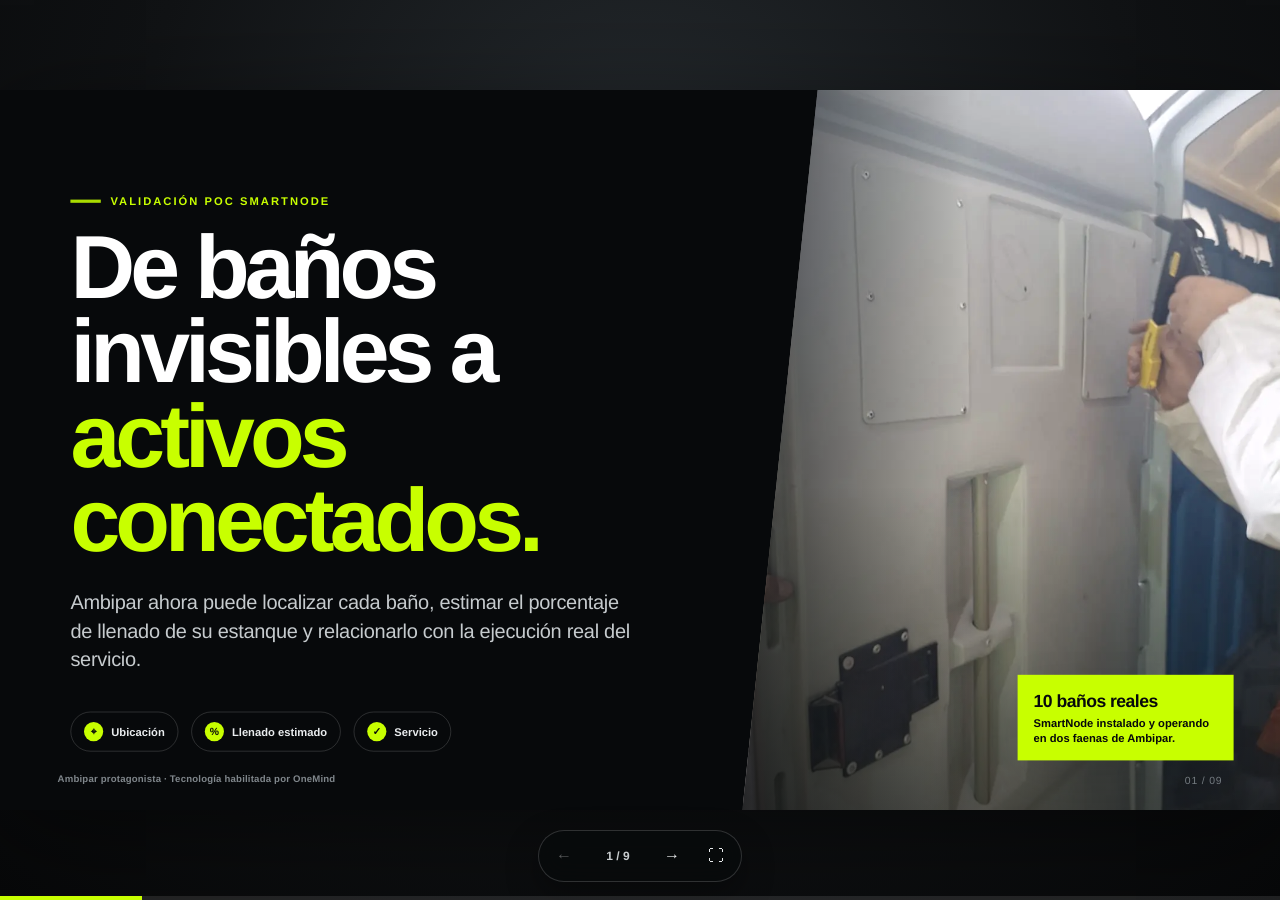
==== preview_resultados_POC.html @ 12dbfa68 "Add files via upload" ====
<!doctype html>
<html lang="es">
<head>
  <meta charset="utf-8">
  <meta name="viewport" content="width=device-width, initial-scale=1, viewport-fit=cover">
  <meta name="color-scheme" content="light dark">
  <meta name="theme-color" content="#050607">
  <title>POC SmartNode Ambipar — Llenado estimado</title>
  <style>
    :root {
      --lime: #c8ff00;
      --lime-2: #a9db00;
      --ink: #07090b;
      --ink-2: #15191d;
      --paper: #f5f6f2;
      --white: #ffffff;
      --muted: #6c737a;
      --line: #dfe2dc;
      --red: #ec3f45;
      --orange: #f2a000;
      --green: #24b45a;
      --blue: #2176ff;
      --shadow: 0 24px 60px rgba(0, 0, 0, .12);
    }

    * { box-sizing: border-box; }

    html, body {
      width: 100%;
      height: 100%;
      margin: 0;
      overflow: hidden;
      background: #0b0d0e;
      color: var(--ink);
      font-family: Inter, "Segoe UI", Arial, Helvetica, sans-serif;
      -webkit-font-smoothing: antialiased;
      text-rendering: geometricPrecision;
    }

    button { font: inherit; }

    .viewport {
      position: relative;
      width: 100vw;
      height: 100vh;
      display: grid;
      place-items: center;
      background:
        radial-gradient(circle at 50% 20%, #24292d 0, #101214 52%, #070809 100%);
    }

    .deck {
      position: absolute;
      left: 50%;
      top: 50%;
      width: 1600px;
      height: 900px;
      margin: -450px 0 0 -800px;
      overflow: hidden;
      background: var(--paper);
      box-shadow: 0 30px 120px rgba(0,0,0,.45);
      transform-origin: center center;
    }

    .slide {
      position: absolute;
      inset: 0;
      display: grid;
      opacity: 0;
      visibility: hidden;
      transform: translateX(44px);
      transition: opacity .28s ease, transform .36s cubic-bezier(.22,.72,.2,1);
      overflow: hidden;
      background: var(--paper);
    }

    .slide.active {
      opacity: 1;
      visibility: visible;
      transform: translateX(0);
      z-index: 2;
    }

    .slide.leaving {
      opacity: 0;
      transform: translateX(-44px);
      visibility: visible;
      z-index: 1;
    }

    .slide.dark {
      color: var(--white);
      background: var(--ink);
    }

    .slide-head {
      position: absolute;
      top: 0;
      left: 0;
      right: 0;
      z-index: 5;
      height: 82px;
      display: flex;
      align-items: center;
      justify-content: space-between;
      padding: 0 72px;
      border-bottom: 1px solid rgba(0,0,0,.12);
      background: rgba(245,246,242,.94);
      backdrop-filter: blur(12px);
    }

    .dark .slide-head {
      background: rgba(7,9,11,.86);
      border-color: rgba(255,255,255,.15);
    }

    .slide-head::after {
      content: "";
      position: absolute;
      left: 0;
      bottom: -1px;
      width: 235px;
      height: 4px;
      background: var(--lime);
    }

    .head-brand {
      display: flex;
      align-items: center;
      gap: 18px;
      font-size: 18px;
      font-weight: 800;
      letter-spacing: -.02em;
    }

    .head-brand .ambipar {
      font-size: 26px;
      letter-spacing: -.07em;
    }

    .head-brand .smart {
      padding: 6px 12px 7px;
      border-radius: 999px;
      color: var(--lime);
      background: var(--ink);
      font-size: 12px;
      letter-spacing: .16em;
    }

    .dark .head-brand .smart {
      color: var(--ink);
      background: var(--lime);
    }

    .head-meta {
      display: flex;
      align-items: center;
      gap: 14px;
      color: var(--muted);
      font-size: 13px;
      font-weight: 700;
      text-transform: uppercase;
      letter-spacing: .15em;
    }

    .dark .head-meta { color: #aab0b4; }

    .head-dot {
      width: 7px;
      height: 7px;
      border-radius: 50%;
      background: var(--lime);
      box-shadow: 0 0 0 5px rgba(200,255,0,.10);
    }

    .slide-body {
      position: relative;
      z-index: 1;
      width: 100%;
      height: 100%;
      padding: 120px 72px 74px;
    }

    .eyebrow {
      display: flex;
      align-items: center;
      gap: 12px;
      margin-bottom: 22px;
      color: #657000;
      font-size: 14px;
      font-weight: 900;
      text-transform: uppercase;
      letter-spacing: .18em;
    }

    .eyebrow::before {
      content: "";
      width: 38px;
      height: 4px;
      background: var(--lime-2);
    }

    .dark .eyebrow { color: var(--lime); }

    h1, h2, h3, p { margin: 0; }

    h1, h2, .display {
      font-family: "Arial Narrow", "Roboto Condensed", "Segoe UI", Arial, sans-serif;
      font-stretch: condensed;
      letter-spacing: -.055em;
    }

    h1 {
      max-width: 980px;
      font-size: 104px;
      line-height: .94;
      font-weight: 900;
    }

    h2 {
      max-width: 1230px;
      font-size: 62px;
      line-height: 1.02;
      font-weight: 900;
    }

    h3 {
      font-size: 26px;
      line-height: 1.12;
      letter-spacing: -.035em;
    }

    .lead {
      max-width: 920px;
      color: #41484e;
      font-size: 24px;
      line-height: 1.42;
      letter-spacing: -.015em;
    }

    .dark .lead { color: #c6cbce; }

    .lime { color: var(--lime); }
    .ink { color: var(--ink); }
    .nowrap { white-space: nowrap; }

    .footer-note {
      position: absolute;
      left: 72px;
      bottom: 32px;
      z-index: 6;
      color: #8b9196;
      font-size: 12px;
      font-weight: 650;
      letter-spacing: .02em;
    }

    .dark .footer-note { color: #80878c; }

    .slide-number {
      position: absolute;
      right: 72px;
      bottom: 30px;
      z-index: 6;
      color: #8b9196;
      font-size: 13px;
      font-variant-numeric: tabular-nums;
      letter-spacing: .08em;
    }

    .dark .slide-number { color: #747b80; }

    /* Slide 1 */
    .hero {
      grid-template-columns: 58% 42%;
      grid-template-rows: minmax(0, 1fr);
      background:
        linear-gradient(128deg, transparent 0 53%, rgba(200,255,0,.04) 53% 55%, transparent 55%),
        var(--ink);
    }

    .hero-copy {
      position: relative;
      z-index: 3;
      min-height: 0;
      padding: 126px 30px 68px 88px;
      display: flex;
      flex-direction: column;
      justify-content: center;
    }

    .hero-copy h1 { font-size: 112px; }

    .hero-copy .lead {
      max-width: 700px;
      margin-top: 34px;
      font-size: 25px;
    }

    .hero-signals {
      display: flex;
      gap: 16px;
      margin-top: 46px;
    }

    .hero-signal {
      display: flex;
      align-items: center;
      gap: 10px;
      padding: 12px 16px;
      border: 1px solid rgba(255,255,255,.19);
      border-radius: 999px;
      color: #e9ecee;
      font-size: 14px;
      font-weight: 750;
    }

    .hero-signal b {
      display: grid;
      place-items: center;
      width: 24px;
      height: 24px;
      border-radius: 50%;
      color: var(--ink);
      background: var(--lime);
      font-size: 13px;
    }

    .hero-photo {
      position: relative;
      min-height: 0;
      overflow: hidden;
      background: #222;
      clip-path: polygon(14% 0, 100% 0, 100% 100%, 0 100%);
    }

    .hero-photo img {
      width: 100%;
      height: 100%;
      object-fit: cover;
      object-position: 50% 50%;
      filter: saturate(.78) contrast(1.05);
    }

    .hero-photo::after {
      content: "";
      position: absolute;
      inset: 0;
      background:
        linear-gradient(90deg, rgba(7,9,11,.7), transparent 42%),
        linear-gradient(0deg, rgba(7,9,11,.55), transparent 45%);
    }

    .hero-tag {
      position: absolute;
      right: 58px;
      bottom: 62px;
      z-index: 3;
      width: 270px;
      padding: 18px 20px;
      color: var(--ink);
      background: var(--lime);
      font-size: 14px;
      font-weight: 800;
      line-height: 1.35;
      box-shadow: var(--shadow);
    }

    .hero-tag strong {
      display: block;
      margin-bottom: 4px;
      font-size: 22px;
      letter-spacing: -.03em;
    }

    /* Slide 2 */
    .verdict .slide-body {
      display: grid;
      grid-template-rows: auto 1fr;
      gap: 44px;
      padding-top: 128px;
    }

    .verdict-top {
      display: grid;
      grid-template-columns: 1fr auto;
      align-items: end;
      gap: 42px;
    }

    .pilot-stamp {
      display: grid;
      grid-template-columns: repeat(3, auto);
      gap: 0;
      border: 1px solid rgba(255,255,255,.18);
    }

    .pilot-stamp > div {
      min-width: 122px;
      padding: 18px 20px;
      text-align: center;
      border-left: 1px solid rgba(255,255,255,.18);
    }

    .pilot-stamp > div:first-child { border-left: 0; }

    .pilot-stamp b {
      display: block;
      color: var(--lime);
      font-size: 34px;
      line-height: 1;
    }

    .pilot-stamp span {
      display: block;
      margin-top: 7px;
      color: #abb1b5;
      font-size: 11px;
      font-weight: 800;
      text-transform: uppercase;
      letter-spacing: .11em;
    }

    .hypotheses {
      display: grid;
      grid-template-columns: repeat(3, 1fr);
      border-top: 1px solid rgba(255,255,255,.20);
      border-bottom: 1px solid rgba(255,255,255,.20);
    }

    .hypothesis {
      position: relative;
      padding: 36px 34px 32px;
      border-left: 1px solid rgba(255,255,255,.20);
    }

    .hypothesis:first-child { border-left: 0; }

    .h-id {
      display: flex;
      align-items: center;
      justify-content: space-between;
      margin-bottom: 26px;
    }

    .h-id strong {
      color: var(--lime);
      font-size: 54px;
      line-height: 1;
      letter-spacing: -.08em;
    }

    .validated {
      padding: 8px 11px;
      border: 1px solid var(--lime);
      color: var(--lime);
      font-size: 11px;
      font-weight: 900;
      letter-spacing: .14em;
    }

    .hypothesis p {
      margin-top: 16px;
      color: #b8bec2;
      font-size: 17px;
      line-height: 1.42;
    }

    .hypothesis .proof {
      position: absolute;
      left: 34px;
      right: 34px;
      bottom: 30px;
      color: var(--white);
      font-size: 14px;
      font-weight: 750;
    }

    .proof::before {
      content: "✓";
      display: inline-grid;
      place-items: center;
      width: 24px;
      height: 24px;
      margin-right: 8px;
      border-radius: 50%;
      color: var(--ink);
      background: var(--lime);
    }

    /* Slide 3 */
    .trace-grid {
      display: grid;
      grid-template-columns: 70% 30%;
      gap: 28px;
      align-items: stretch;
      height: 550px;
      margin-top: 28px;
    }

    .map-frame {
      position: relative;
      overflow: hidden;
      border: 1px solid var(--line);
      background: #d6dbd0;
      box-shadow: var(--shadow);
    }

    .map-frame img {
      width: 100%;
      height: 100%;
      object-fit: contain;
      background: #eef0f2;
    }

    .map-label {
      position: absolute;
      left: 22px;
      bottom: 22px;
      display: flex;
      align-items: center;
      gap: 10px;
      padding: 12px 16px;
      border-radius: 2px;
      color: var(--white);
      background: rgba(7,9,11,.86);
      font-size: 14px;
      font-weight: 780;
      box-shadow: 0 12px 24px rgba(0,0,0,.22);
    }

    .map-label b { color: var(--lime); }

    .trace-proof {
      position: relative;
      display: flex;
      flex-direction: column;
      justify-content: center;
      padding: 42px 34px;
      color: var(--white);
      background: var(--ink);
      overflow: hidden;
    }

    .trace-proof::after {
      content: "";
      position: absolute;
      right: -90px;
      bottom: -90px;
      width: 260px;
      height: 260px;
      border: 42px solid rgba(200,255,0,.13);
      transform: rotate(45deg);
    }

    .mega {
      color: var(--lime);
      font-family: "Arial Narrow", Arial, sans-serif;
      font-size: 112px;
      font-weight: 900;
      line-height: .82;
      letter-spacing: -.09em;
    }

    .mega-label {
      margin-top: 20px;
      font-size: 26px;
      font-weight: 830;
      line-height: 1.12;
      letter-spacing: -.04em;
    }

    .trace-list {
      display: grid;
      gap: 15px;
      margin-top: 32px;
    }

    .trace-list div {
      display: grid;
      grid-template-columns: 30px 1fr;
      align-items: center;
      color: #c9ced1;
      font-size: 16px;
    }

    .trace-list b {
      display: grid;
      place-items: center;
      width: 25px;
      height: 25px;
      border: 1px solid var(--lime);
      border-radius: 50%;
      color: var(--lime);
      font-size: 12px;
    }

    /* Slide 4 */
    .fill-layout {
      display: grid;
      grid-template-columns: 315px minmax(0, 1fr);
      gap: 34px;
      height: 500px;
      margin-top: 24px;
    }

    .fill-thesis {
      display: flex;
      flex-direction: column;
      justify-content: space-between;
      padding: 27px 28px;
      border-left: 8px solid var(--lime-2);
      background: var(--white);
    }

    .fill-thesis p {
      color: #4b5359;
      font-size: 17px;
      line-height: 1.43;
    }

    .fill-thesis strong {
      display: block;
      margin-bottom: 14px;
      color: var(--ink);
      font-size: 25px;
      line-height: 1.08;
      letter-spacing: -.045em;
    }

    .range-note {
      padding-top: 18px;
      border-top: 1px solid var(--line);
      color: var(--muted);
      font-size: 12.5px;
      line-height: 1.45;
    }

    .chart {
      position: relative;
      border: 1px solid var(--line);
      border-radius: 16px;
      background: var(--white);
      box-shadow: 0 18px 44px rgba(0,0,0,.08);
      overflow: hidden;
    }

    .chart-title {
      display: flex;
      align-items: center;
      justify-content: space-between;
      height: 58px;
      padding: 0 18px;
      border-bottom: 1px solid #e3e7eb;
    }

    .chart-title strong {
      display: flex;
      align-items: center;
      gap: 10px;
      font-size: 17px;
      letter-spacing: -.02em;
    }

    .chart-title strong::before {
      content: "☷";
      color: #25364c;
      font-size: 17px;
    }

    .chart-title span {
      padding: 7px 10px;
      border-radius: 999px;
      color: #66758a;
      background: #f4f7fb;
      font-size: 11px;
      font-weight: 700;
    }

    .priority-head,
    .priority-row {
      display: grid;
      grid-template-columns: 36px 116px 92px 205px minmax(205px, 1fr) 106px 152px;
      align-items: center;
      gap: 8px;
      padding: 0 18px;
    }

    .priority-head {
      height: 34px;
      color: #69758a;
      background: #f7f9fb;
      font-size: 9px;
      font-weight: 900;
      text-transform: uppercase;
      letter-spacing: .045em;
    }

    .priority-row {
      min-height: 52px;
      border-top: 1px solid #e8ebee;
      font-size: 12px;
    }

    .priority-row.critical { background: #fff1f1; }
    .priority-row.high { background: #fff5f2; }
    .priority-row.medium { background: #fffbed; }
    .priority-row.low { background: #ffffff; }

    .rank {
      color: #7d8795;
      font-size: 12px;
      font-variant-numeric: tabular-nums;
    }

    .level {
      display: inline-flex;
      align-items: center;
      width: max-content;
      gap: 7px;
      color: #9b6400;
      font-size: 10px;
      font-weight: 900;
      text-transform: uppercase;
      letter-spacing: .04em;
    }

    .level::before {
      content: "";
      width: 8px;
      height: 8px;
      border-radius: 50%;
      background: currentColor;
    }

    .critical .level {
      padding: 8px 11px;
      border-radius: 999px;
      color: #fff;
      background: #a52b31;
    }

    .critical .level::before { background: #fff; }
    .high .level { color: #d22f34; }
    .low .level {
      padding: 7px 10px;
      border-radius: 999px;
      color: #10803c;
      background: #eaf9f0;
    }

    .bath-tag b {
      display: block;
      color: #7fa900;
      font-size: 13px;
      font-weight: 900;
      font-variant-numeric: tabular-nums;
    }

    .project-name {
      overflow: hidden;
      color: #79a100;
      font-size: 11.5px;
      font-weight: 800;
      text-overflow: ellipsis;
      white-space: nowrap;
    }

    .fill-meter {
      display: grid;
      grid-template-columns: 1fr 49px;
      align-items: center;
      gap: 10px;
    }

    .meter-track {
      height: 5px;
      border-radius: 999px;
      background: #e4eaf1;
      overflow: hidden;
    }

    .meter-fill {
      width: calc(var(--v) * 1%);
      height: 100%;
      border-radius: inherit;
      background: #3f86ff;
      transform-origin: left center;
      animation: grow .8s cubic-bezier(.2,.8,.2,1) both;
    }

    .meter-value {
      text-align: right;
      color: #182233;
      font-size: 13px;
      font-weight: 900;
      font-variant-numeric: tabular-nums;
    }

    .critical .meter-value { color: #d5161e; }

    .daily-fill b,
    .cleaning-cell b {
      display: block;
      color: #1d2b3d;
      font-size: 12px;
      font-variant-numeric: tabular-nums;
    }

    .daily-fill small,
    .cleaning-cell small {
      display: block;
      margin-top: 2px;
      color: #798497;
      font-size: 9.5px;
    }

    .clean-chip {
      display: inline-block;
      margin-top: 3px;
      padding: 2px 6px;
      border-radius: 999px;
      color: #2161d4;
      background: #eaf2ff;
      font-size: 8.5px;
      font-weight: 850;
    }

    /* Slide 5 */
    .evidence-grid {
      display: grid;
      grid-template-columns: 1fr 1fr 360px;
      gap: 20px;
      height: 460px;
      margin-top: 20px;
    }

    .photo-card {
      position: relative;
      overflow: hidden;
      background: #121517;
    }

    .photo-card img {
      width: 100%;
      height: 100%;
      object-fit: cover;
    }

    .photo-card.low img { object-position: 50% 44%; }
    .photo-card.high img { object-position: 50% 44%; }

    .photo-card::after {
      content: "";
      position: absolute;
      inset: 50% 0 0;
      background: linear-gradient(transparent, rgba(0,0,0,.84));
    }

    .photo-caption {
      position: absolute;
      left: 26px;
      right: 26px;
      bottom: 24px;
      z-index: 2;
      color: var(--white);
    }

    .photo-caption small {
      color: var(--lime);
      font-size: 12px;
      font-weight: 900;
      text-transform: uppercase;
      letter-spacing: .15em;
    }

    .photo-caption strong {
      display: block;
      margin-top: 8px;
      font-size: 30px;
      letter-spacing: -.045em;
    }

    .photo-caption p {
      margin-top: 6px;
      color: #d0d4d6;
      font-size: 14px;
      line-height: 1.35;
    }

    .evidence-proof {
      display: flex;
      flex-direction: column;
      justify-content: center;
      padding: 38px 35px;
      border-top: 9px solid var(--lime);
      color: var(--white);
      background: var(--ink);
    }

    .evidence-proof .fraction {
      color: var(--lime);
      font-family: "Arial Narrow", Arial, sans-serif;
      font-size: 78px;
      font-weight: 900;
      line-height: .9;
      letter-spacing: -.08em;
    }

    .evidence-proof h3 {
      margin-top: 14px;
      font-size: 22px;
    }

    .evidence-proof p {
      margin-top: 14px;
      color: #b8bec2;
      font-size: 15px;
      line-height: 1.45;
    }

    .evidence-volume {
      display: grid;
      gap: 5px;
      margin-top: 15px;
    }

    .evidence-volume div {
      display: grid;
      grid-template-columns: 72px 1fr;
      align-items: baseline;
      gap: 10px;
      padding: 6px 0;
      border-bottom: 1px solid rgba(255,255,255,.13);
      color: #d7dcde;
      font-size: 13px;
      line-height: 1.25;
    }

    .evidence-volume b {
      color: var(--lime);
      font-size: 21px;
      letter-spacing: -.03em;
    }

    .evidence-proof .not-dependent {
      margin-top: 14px;
      padding-top: 13px;
      border-top: 1px solid rgba(255,255,255,.18);
      color: #e9edee;
      font-size: 12px;
      font-weight: 700;
    }

    /* Slide 6 */
    .cleaning-layout {
      display: grid;
      grid-template-columns: 1fr 390px;
      gap: 36px;
      align-items: start;
      height: 500px;
      margin-top: 34px;
    }

    .cleaning-flow {
      display: grid;
      grid-template-columns: repeat(5, 1fr);
      align-items: center;
      gap: 14px;
      padding: 54px 36px;
      border: 1px solid var(--line);
      background: var(--white);
      box-shadow: 0 18px 44px rgba(0,0,0,.07);
    }

    .flow-node {
      position: relative;
      min-height: 180px;
      display: flex;
      flex-direction: column;
      justify-content: space-between;
      padding: 24px 18px;
      border-top: 7px solid #c9cec7;
      background: #f1f3ee;
    }

    .flow-node.active {
      border-color: var(--lime-2);
      color: var(--white);
      background: var(--ink);
    }

    .flow-node b {
      display: grid;
      place-items: center;
      width: 42px;
      height: 42px;
      border-radius: 50%;
      color: var(--ink);
      background: var(--lime);
      font-size: 18px;
    }

    .flow-node span {
      font-size: 17px;
      font-weight: 830;
      line-height: 1.18;
      letter-spacing: -.025em;
    }

    .flow-arrow {
      position: absolute;
      top: 50%;
      right: -22px;
      z-index: 3;
      color: #8f979c;
      font-size: 24px;
      transform: translateY(-50%);
    }

    .cleaning-stats {
      display: grid;
      grid-template-columns: 1fr 1fr;
      gap: 1px;
      background: var(--line);
      border: 1px solid var(--line);
    }

    .cleaning-stat {
      min-height: 195px;
      padding: 30px 28px;
      background: var(--ink);
      color: var(--white);
    }

    .cleaning-stat.wide { grid-column: 1 / -1; min-height: 178px; }

    .cleaning-stat b {
      display: block;
      color: var(--lime);
      font-family: "Arial Narrow", Arial, sans-serif;
      font-size: 72px;
      line-height: .9;
      letter-spacing: -.07em;
    }

    .cleaning-stat span {
      display: block;
      margin-top: 14px;
      color: #c2c7ca;
      font-size: 15px;
      line-height: 1.35;
    }

    .cleaning-explain {
      display: flex;
      flex-direction: column;
      justify-content: center;
      min-height: 486px;
      padding: 42px 34px;
      border-top: 9px solid var(--lime);
      color: var(--white);
      background: var(--ink);
    }

    .cleaning-explain h3 {
      margin-bottom: 24px;
      font-size: 28px;
      letter-spacing: -.035em;
    }

    .logic-point {
      display: grid;
      grid-template-columns: 34px 1fr;
      gap: 13px;
      padding: 18px 0;
      border-top: 1px solid rgba(255,255,255,.16);
    }

    .logic-point b {
      display: grid;
      place-items: center;
      width: 28px;
      height: 28px;
      border-radius: 50%;
      color: var(--ink);
      background: var(--lime);
      font-size: 14px;
    }

    .logic-point strong {
      display: block;
      font-size: 17px;
    }

    .logic-point span {
      display: block;
      margin-top: 5px;
      color: #bfc5c8;
      font-size: 13px;
      line-height: 1.35;
    }

    /* Slide 7 */
    .architecture {
      margin-top: 38px;
    }

    .arch-line {
      position: relative;
      display: grid;
      grid-template-columns: repeat(6, 1fr);
      gap: 12px;
      align-items: stretch;
    }

    .arch-line::before {
      content: "";
      position: absolute;
      left: 8%;
      right: 8%;
      top: 50px;
      height: 4px;
      background: var(--lime-2);
    }

    .arch-node {
      position: relative;
      z-index: 1;
      min-height: 275px;
      padding: 24px 18px 22px;
      border: 1px solid var(--line);
      background: var(--white);
    }

    .arch-icon {
      display: grid;
      place-items: center;
      width: 58px;
      height: 58px;
      margin-bottom: 38px;
      border: 4px solid var(--paper);
      border-radius: 50%;
      color: var(--ink);
      background: var(--lime);
      box-shadow: 0 0 0 2px var(--lime-2);
      font-size: 24px;
      font-weight: 900;
    }

    .arch-node h3 { font-size: 21px; }

    .arch-node p {
      margin-top: 13px;
      color: #626a70;
      font-size: 14px;
      line-height: 1.38;
    }

    .arch-output {
      display: grid;
      grid-template-columns: 1fr auto;
      align-items: center;
      gap: 34px;
      margin-top: 27px;
      padding: 26px 32px;
      color: var(--white);
      background: var(--ink);
    }

    .arch-output strong {
      font-size: 23px;
      letter-spacing: -.03em;
    }

    .arch-output span {
      color: #bfc5c8;
      font-size: 15px;
    }

    .arch-output b {
      padding: 14px 18px;
      color: var(--ink);
      background: var(--lime);
      font-size: 14px;
      letter-spacing: .03em;
    }

    /* Slide 8 */
    .potential-layout {
      display: grid;
      grid-template-columns: 410px 1fr;
      gap: 44px;
      height: 490px;
      margin-top: 22px;
    }

    .value-engine {
      position: relative;
      display: flex;
      flex-direction: column;
      justify-content: space-between;
      padding: 32px 36px;
      color: var(--white);
      background: var(--ink);
      overflow: hidden;
    }

    .value-engine::after {
      content: "";
      position: absolute;
      left: -90px;
      bottom: -100px;
      width: 270px;
      height: 270px;
      border: 46px solid rgba(200,255,0,.11);
      transform: rotate(45deg);
    }

    .value-engine h3 {
      max-width: 310px;
      font-size: 38px;
    }

    .value-list {
      position: relative;
      z-index: 2;
      display: grid;
      gap: 15px;
    }

    .value-list div {
      display: flex;
      align-items: center;
      gap: 12px;
      font-size: 17px;
      font-weight: 760;
    }

    .value-list b {
      display: grid;
      place-items: center;
      width: 30px;
      height: 30px;
      border-radius: 50%;
      color: var(--ink);
      background: var(--lime);
      font-size: 13px;
    }

    .potential-table {
      display: grid;
      grid-template-rows: auto repeat(4, 1fr);
      border-top: 1px solid var(--ink);
      border-bottom: 1px solid var(--ink);
    }

    .potential-head,
    .potential-row {
      display: grid;
      grid-template-columns: 1fr 44px 1.1fr 44px 1fr;
      align-items: center;
      gap: 12px;
      border-bottom: 1px solid var(--line);
    }

    .potential-head {
      min-height: 44px;
      color: #70777c;
      font-size: 11px;
      font-weight: 900;
      text-transform: uppercase;
      letter-spacing: .13em;
    }

    .potential-row:last-child { border-bottom: 0; }

    .potential-row > div { padding: 13px 6px; }

    .potential-row strong {
      display: block;
      font-size: 17px;
      line-height: 1.2;
      letter-spacing: -.02em;
    }

    .potential-row small {
      display: block;
      margin-top: 5px;
      color: #697176;
      font-size: 12px;
      line-height: 1.3;
    }

    .maturity {
      display: inline-block;
      margin-top: 8px;
      padding: 5px 7px;
      color: #536100;
      background: #ebf8bc;
      font-size: 9px;
      font-weight: 900;
      text-transform: uppercase;
      letter-spacing: .11em;
    }

    .pot-arrow {
      color: var(--lime-2);
      font-size: 25px;
      font-weight: 900;
      text-align: center;
    }

    /* Slide 9 */
    .next {
      grid-template-columns: 61% 39%;
      background: var(--ink);
    }

    .next-main {
      position: relative;
      z-index: 2;
      display: flex;
      flex-direction: column;
      justify-content: center;
      padding: 130px 60px 86px 88px;
    }

    .next-main h2 {
      max-width: 820px;
      font-size: 78px;
    }

    .next-main .lead {
      max-width: 770px;
      margin-top: 28px;
      font-size: 23px;
    }

    .next-steps {
      display: flex;
      gap: 12px;
      margin-top: 38px;
    }

    .next-step {
      min-width: 175px;
      padding: 16px 18px;
      border: 1px solid rgba(255,255,255,.18);
      color: #e4e8ea;
      font-size: 14px;
      font-weight: 760;
    }

    .next-step b {
      display: block;
      margin-bottom: 7px;
      color: var(--lime);
      font-size: 12px;
      letter-spacing: .12em;
    }

    .next-panel {
      position: relative;
      display: flex;
      flex-direction: column;
      justify-content: center;
      padding: 90px 58px 76px;
      color: var(--ink);
      background: var(--lime);
      clip-path: polygon(15% 0,100% 0,100% 100%,0 100%);
    }

    .next-panel .approx {
      font-family: "Arial Narrow", Arial, sans-serif;
      font-size: 132px;
      font-weight: 900;
      line-height: .85;
      letter-spacing: -.09em;
    }

    .next-panel h3 {
      margin-top: 22px;
      font-size: 34px;
    }

    .measure-list {
      display: grid;
      gap: 15px;
      margin-top: 34px;
    }

    .measure-list div {
      display: grid;
      grid-template-columns: 25px 1fr;
      gap: 10px;
      font-size: 15px;
      font-weight: 770;
    }

    .decision {
      margin-top: 38px;
      padding-top: 24px;
      border-top: 2px solid rgba(7,9,11,.35);
      font-size: 18px;
      font-weight: 900;
      line-height: 1.25;
    }

    /* Navigation */
    .controls {
      position: fixed;
      left: 50%;
      bottom: 18px;
      z-index: 50;
      display: flex;
      align-items: center;
      gap: 8px;
      padding: 7px;
      border: 1px solid rgba(255,255,255,.16);
      border-radius: 999px;
      background: rgba(8,10,11,.82);
      box-shadow: 0 12px 32px rgba(0,0,0,.34);
      backdrop-filter: blur(14px);
      transform: translateX(-50%);
    }

    .controls button {
      display: grid;
      place-items: center;
      width: 36px;
      height: 36px;
      border: 0;
      border-radius: 50%;
      color: #e7eaeb;
      background: transparent;
      cursor: pointer;
      transition: background .18s ease, color .18s ease;
    }

    .controls button:hover,
    .controls button:focus-visible {
      outline: 0;
      color: var(--ink);
      background: var(--lime);
    }

    .controls button:disabled {
      opacity: .35;
      cursor: default;
    }

    .counter {
      min-width: 56px;
      color: #c8cdcf;
      text-align: center;
      font-size: 12px;
      font-weight: 760;
      font-variant-numeric: tabular-nums;
    }

    .progress {
      position: fixed;
      left: 0;
      right: 0;
      bottom: 0;
      z-index: 55;
      height: 4px;
      background: rgba(255,255,255,.10);
    }

    .progress span {
      display: block;
      width: 0;
      height: 100%;
      background: var(--lime);
      transition: width .25s ease;
    }

    .sr-only {
      position: absolute;
      width: 1px;
      height: 1px;
      padding: 0;
      margin: -1px;
      overflow: hidden;
      clip: rect(0,0,0,0);
      white-space: nowrap;
      border: 0;
    }

    @keyframes grow {
      from { transform: scaleX(0); }
      to { transform: scaleX(1); }
    }

    @media (prefers-reduced-motion: reduce) {
      *, *::before, *::after {
        animation-duration: .01ms !important;
        animation-iteration-count: 1 !important;
        transition-duration: .01ms !important;
        scroll-behavior: auto !important;
      }
    }

    @media print {
      @page { size: 13.333in 7.5in; margin: 0; }
      html, body {
        width: auto;
        height: auto;
        overflow: visible;
        background: #fff;
        print-color-adjust: exact;
        -webkit-print-color-adjust: exact;
      }
      .viewport {
        display: block;
        width: auto;
        height: auto;
        background: #fff;
      }
      .deck {
        width: auto;
        height: auto;
        overflow: visible;
        box-shadow: none;
        transform: none !important;
      }
      .slide,
      .slide.active,
      .slide.leaving {
        position: relative;
        display: grid;
        width: 13.333in;
        height: 7.5in;
        opacity: 1;
        visibility: visible;
        transform: none;
        page-break-after: always;
        break-after: page;
      }
      .controls, .progress { display: none !important; }
    }
  </style>
</head>
<body>
  <div class="viewport" id="viewport">
    <main class="deck" id="deck" aria-label="Presentación POC SmartNode Ambipar">

      <section class="slide dark hero active" data-title="De baños invisibles a activos conectados" aria-hidden="false">
        <div class="hero-copy">
          <div class="eyebrow">Validación POC SmartNode</div>
          <h1>De baños invisibles a <span class="lime">activos conectados.</span></h1>
          <p class="lead">Ambipar ahora puede localizar cada baño, estimar el porcentaje de llenado de su estanque y relacionarlo con la ejecución real del servicio.</p>
          <div class="hero-signals">
            <div class="hero-signal"><b>⌖</b> Ubicación</div>
            <div class="hero-signal"><b>%</b> Llenado estimado</div>
            <div class="hero-signal"><b>✓</b> Servicio</div>
          </div>
        </div>
        <div class="hero-photo">
          <img src="[data-uri]" alt="Instalación real del SmartNode en la puerta de un baño químico">
          <div class="hero-tag"><strong>10 baños reales</strong>SmartNode instalado y operando en dos faenas de Ambipar.</div>
        </div>
        <div class="footer-note">Ambipar protagonista · Tecnología habilitada por OneMind</div>
        <div class="slide-number">01 / 09</div>
      </section>

      <section class="slide dark verdict" data-title="Tres hipótesis validadas" aria-hidden="true">
        <header class="slide-head">
          <div class="head-brand"><span class="ambipar">ambipar</span><span class="smart">SMART</span></div>
          <div class="head-meta"><span class="head-dot"></span> Veredicto de la POC</div>
        </header>
        <div class="slide-body">
          <div class="verdict-top">
            <div>
              <div class="eyebrow">La respuesta aparece temprano</div>
              <h2>Las tres hipótesis originales fueron <span class="lime">validadas.</span></h2>
            </div>
            <div class="pilot-stamp" aria-label="Alcance del piloto">
              <div><b>10</b><span>baños</span></div>
              <div><b>2</b><span>operaciones</span></div>
              <div><b>15</b><span>días</span></div>
            </div>
          </div>
          <div class="hypotheses">
            <article class="hypothesis">
              <div class="h-id"><strong>H1</strong><span class="validated">VALIDADA</span></div>
              <h3>El baño puede transformarse en un activo conectado.</h3>
              <p>GPS, identidad individual y telemetría en terreno.</p>
              <div class="proof">10 de 10 transmitiendo</div>
            </article>
            <article class="hypothesis">
              <div class="h-id"><strong>H2</strong><span class="validated">VALIDADA</span></div>
              <h3>La señal permite estimar rangos útiles de llenado.</h3>
              <p>Una aproximación operacional para priorizar, mantener o evaluar postergación.</p>
              <div class="proof">7 baños con cálculo comparable</div>
            </article>
            <article class="hypothesis">
              <div class="h-id"><strong>H3</strong><span class="validated">VALIDADA</span></div>
              <h3>El llenado diferenciado abre una nueva forma de gestionar y vender.</h3>
              <p>Servicio, capacidad y propuestas comerciales basadas en información antes inexistente.</p>
              <div class="proof">De nivel bajo a alerta crítica</div>
            </article>
          </div>
        </div>
        <div class="footer-note">La vara operacional es clara: estimar rangos de llenado útiles para decidir.</div>
        <div class="slide-number">02 / 09</div>
      </section>

      <section class="slide trace" data-title="Flota visible y priorizable" aria-hidden="true">
        <header class="slide-head">
          <div class="head-brand"><span class="ambipar">ambipar</span><span class="smart">SMART</span></div>
          <div class="head-meta"><span class="head-dot"></span> H1 · GPS + utilización</div>
        </header>
        <div class="slide-body">
          <div class="eyebrow">GPS + señal de utilización + llenado estimado</div>
          <h2>La flota ya puede verse y priorizarse en una sola vista.</h2>
          <div class="trace-grid">
            <figure class="map-frame">
              <img src="[data-uri]" alt="Estado de la flota con mapa, ubicación, nivel estimado y prioridad de limpieza">
              <figcaption class="map-label"><b>●</b> Ubicación, utilización y acción sugerida por baño</figcaption>
            </figure>
            <aside class="trace-proof">
              <div class="mega">10/10</div>
              <div class="mega-label">equipos entregaron ubicación y señal de utilización.</div>
              <div class="trace-list">
                <div><b>1</b><span>Baño identificado individualmente</span></div>
                <div><b>2</b><span>Ubicación e historial disponibles</span></div>
                <div><b>3</b><span>Utilización acumulada como insumo del llenado estimado</span></div>
              </div>
            </aside>
          </div>
        </div>
        <div class="footer-note">GPS permite actuar sobre la ubicación real; la señal de utilización permite anticipar la necesidad de servicio.</div>
        <div class="slide-number">03 / 09</div>
      </section>

      <section class="slide fill" data-title="La señal estima el llenado del estanque" aria-hidden="true">
        <header class="slide-head">
          <div class="head-brand"><span class="ambipar">ambipar</span><span class="smart">SMART</span></div>
          <div class="head-meta"><span class="head-dot"></span> H2 + H3 · Llenado estimado</div>
        </header>
        <div class="slide-body">
          <div class="eyebrow">De la estimación a la decisión operativa</div>
          <h2>El % de llenado estimado convierte la limpieza en una decisión priorizada.</h2>
          <div class="fill-layout">
            <aside class="fill-thesis">
              <div>
                <strong>La flota ya puede ordenarse por necesidad estimada.</strong>
                <p>La vista combina nivel acumulado, ritmo diario y última limpieza para transformar la estimación en una prioridad clara para el operador.</p>
              </div>
              <div class="range-note">Los colores destacan dónde actuar primero y qué baños pueden esperar. El modelo se recalibra con cada limpieza confirmada.</div>
            </aside>
            <div class="chart" role="img" aria-label="Ranking de prioridad de limpieza según llenado estimado, llenado diario y última limpieza">
              <div class="chart-title"><strong>Prioridad de limpieza</strong><span>corte operativo · 28-jul</span></div>
              <div class="priority-head" aria-hidden="true">
                <div>#</div><div>Nivel</div><div>Baño</div><div>Proyecto</div><div>% estanque · est.</div><div>Llenado diario</div><div>Última limpieza</div>
              </div>
              <div class="priority-list">
                <div class="priority-row critical">
                  <div class="rank">1</div><div><span class="level">Crítico</span></div><div class="bath-tag"><b>10587</b></div><div class="project-name">Mall Plaza Oeste · Cerrillos</div>
                  <div class="fill-meter"><div class="meter-track"><div class="meter-fill" style="--v:100"></div></div><div class="meter-value">&gt;100%</div></div>
                  <div class="daily-fill"><b>58,9%</b><small>por día</small></div><div class="cleaning-cell"><b>27-jul · 08:13</b><span class="clean-chip">Confirmada</span></div>
                </div>
                <div class="priority-row high">
                  <div class="rank">2</div><div><span class="level">Alto</span></div><div class="bath-tag"><b>00419</b></div><div class="project-name">Mall Plaza Oeste · Cerrillos</div>
                  <div class="fill-meter"><div class="meter-track"><div class="meter-fill" style="--v:75"></div></div><div class="meter-value">75%</div></div>
                  <div class="daily-fill"><b>39,4%</b><small>por día</small></div><div class="cleaning-cell"><b>27-jul · 08:07</b><span class="clean-chip">Confirmada</span></div>
                </div>
                <div class="priority-row medium">
                  <div class="rank">3</div><div><span class="level">Medio</span></div><div class="bath-tag"><b>08015</b></div><div class="project-name">Mall Plaza Oeste · Cerrillos</div>
                  <div class="fill-meter"><div class="meter-track"><div class="meter-fill" style="--v:59"></div></div><div class="meter-value">59%</div></div>
                  <div class="daily-fill"><b>29,5%</b><small>por día</small></div><div class="cleaning-cell"><b>27-jul · 08:19</b><span class="clean-chip">Confirmada</span></div>
                </div>
                <div class="priority-row medium">
                  <div class="rank">4</div><div><span class="level">Medio</span></div><div class="bath-tag"><b>17626</b></div><div class="project-name">Lo Espejo · San Bernardo</div>
                  <div class="fill-meter"><div class="meter-track"><div class="meter-fill" style="--v:54"></div></div><div class="meter-value">54%</div></div>
                  <div class="daily-fill"><b>27,5%</b><small>por día</small></div><div class="cleaning-cell"><b>27-jul · 09:06</b><span class="clean-chip">Confirmada</span></div>
                </div>
                <div class="priority-row medium">
                  <div class="rank">5</div><div><span class="level">Medio</span></div><div class="bath-tag"><b>34365</b></div><div class="project-name">Lo Espejo · San Bernardo</div>
                  <div class="fill-meter"><div class="meter-track"><div class="meter-fill" style="--v:48"></div></div><div class="meter-value">48%</div></div>
                  <div class="daily-fill"><b>23,3%</b><small>por día</small></div><div class="cleaning-cell"><b>27-jul · 09:08</b><span class="clean-chip">Confirmada</span></div>
                </div>
                <div class="priority-row medium">
                  <div class="rank">6</div><div><span class="level">Medio</span></div><div class="bath-tag"><b>08539</b></div><div class="project-name">Mall Plaza Oeste · Cerrillos</div>
                  <div class="fill-meter"><div class="meter-track"><div class="meter-fill" style="--v:39"></div></div><div class="meter-value">39%</div></div>
                  <div class="daily-fill"><b>17,3%</b><small>por día</small></div><div class="cleaning-cell"><b>27-jul · 08:14</b><span class="clean-chip">Confirmada</span></div>
                </div>
                <div class="priority-row low">
                  <div class="rank">7</div><div><span class="level">Bajo</span></div><div class="bath-tag"><b>08151</b></div><div class="project-name">Lo Espejo · San Bernardo</div>
                  <div class="fill-meter"><div class="meter-track"><div class="meter-fill" style="--v:14"></div></div><div class="meter-value">14%</div></div>
                  <div class="daily-fill"><b>1,8%</b><small>por día</small></div><div class="cleaning-cell"><b>27-jul · 08:48</b><span class="clean-chip">Confirmada</span></div>
                </div>
              </div>
            </div>
          </div>
        </div>
        <div class="footer-note">Una sola vista transforma telemetría y modelo en una cola de trabajo explicable.</div>
        <div class="slide-number">04 / 09</div>
      </section>

      <section class="slide evidence" data-title="La fotografía respalda la señal" aria-hidden="true">
        <header class="slide-head">
          <div class="head-brand"><span class="ambipar">ambipar</span><span class="smart">SMART</span></div>
          <div class="head-meta"><span class="head-dot"></span> Evidencia convergente</div>
        </header>
        <div class="slide-body">
          <div class="eyebrow">La estimación se contrasta con la realidad física</div>
          <h2>Las fotografías respaldan la utilización estimada y su traducción a % de llenado.</h2>
          <div class="evidence-grid">
            <figure class="photo-card low">
              <img src="[data-uri]" alt="Fotografía de campo del baño TAG 08151 con baja acumulación visible">
              <figcaption class="photo-caption">
                <small>TAG 08151 · utilización baja</small>
                <strong>≈11% de llenado</strong>
                <p>Señal acumulada baja y evidencia visual consistente.</p>
              </figcaption>
            </figure>
            <figure class="photo-card high">
              <img src="[data-uri]" alt="Fotografía de campo del baño TAG 10587 con mayor acumulación visible">
              <figcaption class="photo-caption">
                <small>TAG 10587 · utilización alta</small>
                <strong>≈76% de llenado</strong>
                <p>Señal acumulada alta y mayor carga visible.</p>
              </figcaption>
            </figure>
            <aside class="evidence-proof">
              <div class="fraction">9.540</div>
              <h3>registros procesados y cruzados para construir la estimación.</h3>
              <div class="evidence-volume">
                <div><b>6.716</b><span>registros de telemetría SmartNode</span></div>
                <div><b>2.824</b><span>registros operacionales SimpleRoute</span></div>
                <div><b>26</b><span>fotografías de terreno analizadas</span></div>
              </div>
              <div class="not-dependent">26 de 26 fotografías coinciden con una visita y movimiento del sensor.</div>
            </aside>
          </div>
        </div>
        <div class="footer-note">Telemetría, operación e imágenes convergen en una misma lectura de utilización y llenado.</div>
        <div class="slide-number">05 / 09</div>
      </section>

      <section class="slide cleaning" data-title="Cómo se construye una estimación confiable" aria-hidden="true">
        <header class="slide-head">
          <div class="head-brand"><span class="ambipar">ambipar</span><span class="smart">SMART</span></div>
          <div class="head-meta"><span class="head-dot"></span> Hallazgo operacional</div>
        </header>
        <div class="slide-body">
          <div class="eyebrow">Una lógica clave para la confiabilidad</div>
          <h2>El modelo reconoce la limpieza, depura la señal y reinicia el llenado estimado.</h2>
          <div class="cleaning-layout">
            <div class="cleaning-flow" aria-label="Flujo para reconocer la limpieza">
              <div class="flow-node"><b>1</b><span>Visita registrada en SimpleRoute</span><i class="flow-arrow">›</i></div>
              <div class="flow-node"><b>2</b><span>Movimiento coincidente del SmartNode</span><i class="flow-arrow">›</i></div>
              <div class="flow-node active"><b>3</b><span>Limpieza reconocida con evidencia</span><i class="flow-arrow">›</i></div>
              <div class="flow-node"><b>4</b><span>Señal generada por el aseo separada</span><i class="flow-arrow">›</i></div>
              <div class="flow-node"><b>5</b><span>Estimación reiniciada desde cero</span></div>
            </div>
            <aside class="cleaning-explain">
              <h3>Qué hace esta lógica</h3>
              <div class="logic-point"><b>✓</b><div><strong>Confirma el servicio</strong><span>Cruza la visita operacional con la señal física del baño.</span></div></div>
              <div class="logic-point"><b>✓</b><div><strong>Evita falsos positivos</strong><span>Separa el movimiento propio del aseo de la utilización estimada.</span></div></div>
              <div class="logic-point"><b>✓</b><div><strong>Abre un nuevo ciclo</strong><span>Reinicia la acumulación y actualiza el % de llenado desde la limpieza.</span></div></div>
            </aside>
          </div>
        </div>
        <div class="footer-note">Cada servicio cierra un ciclo de llenado y abre el siguiente con una base actualizada.</div>
        <div class="slide-number">06 / 09</div>
      </section>

      <section class="slide system" data-title="Una arquitectura ya construida" aria-hidden="true">
        <header class="slide-head">
          <div class="head-brand"><span class="ambipar">ambipar</span><span class="smart">SMART</span></div>
          <div class="head-meta"><span class="head-dot"></span> Capacidad construida</div>
        </header>
        <div class="slide-body">
          <div class="eyebrow">Una solución integrada</div>
          <h2>Ya existe una cadena funcional desde el baño físico hasta la decisión.</h2>
          <div class="architecture">
            <div class="arch-line">
              <article class="arch-node"><div class="arch-icon">⌁</div><h3>SmartNode</h3><p>GPS, movimiento, batería y telemetría en terreno.</p></article>
              <article class="arch-node"><div class="arch-icon">⇅</div><h3>Conector</h3><p>Recepción de eventos, timestamps y ubicación.</p></article>
              <article class="arch-node"><div class="arch-icon">#</div><h3>Activo + ciclo</h3><p>Identidad equipo–baño y contexto de despliegue.</p></article>
              <article class="arch-node"><div class="arch-icon">✓</div><h3>SimpleRoute</h3><p>Visita, hora, conductor, vehículo y ejecución.</p></article>
              <article class="arch-node"><div class="arch-icon">∑</div><h3>Analítica</h3><p>Limpieza detectada, acumulación y llenado estimado.</p></article>
              <article class="arch-node"><div class="arch-icon">⌖</div><h3>Frontend</h3><p>Mapa, porcentaje, estado, evolución y prioridad.</p></article>
            </div>
            <div class="arch-output">
              <div><strong>La base ya está construida.</strong> <span>La siguiente fase automatiza reglas probadas y amplía la captura de valor.</span></div>
              <b>BASE LISTA PARA ESCALAR</b>
            </div>
          </div>
        </div>
        <div class="footer-note">La integración conecta activo, identidad, operación, evidencia y visualización.</div>
        <div class="slide-number">07 / 09</div>
      </section>

      <section class="slide potential" data-title="El siguiente nivel ya está visible" aria-hidden="true">
        <header class="slide-head">
          <div class="head-brand"><span class="ambipar">ambipar</span><span class="smart">SMART</span></div>
          <div class="head-meta"><span class="head-dot"></span> Potencialidades</div>
        </header>
        <div class="slide-body">
          <div class="eyebrow">Evidencia → oportunidad → validación al escalar</div>
          <h2>La información ya validada abre nuevas capas de valor operacional y comercial.</h2>
          <div class="potential-layout">
            <aside class="value-engine">
              <h3>Cuatro motores de captura de valor</h3>
              <div class="value-list">
                <div><b>1</b> Eficiencia operacional</div>
                <div><b>2</b> Mejor servicio</div>
                <div><b>3</b> Capacidad liberada</div>
                <div><b>4</b> Nuevos ingresos</div>
              </div>
            </aside>
            <div class="potential-table">
              <div class="potential-head"><div>Evidencia / base</div><div></div><div>Oportunidad</div><div></div><div>Qué validar</div></div>
              <div class="potential-row">
                <div><strong>GPS + movimiento</strong><small>capacidad ya disponible</small><span class="maturity">núcleo validado</span></div><div class="pot-arrow">→</div>
                <div><strong>Geocercas, traslados e inventario vivo</strong><small>mayor control del activo</small></div><div class="pot-arrow">→</div>
                <div><strong>Alertas útiles y recuperación</strong><small>operación a mayor escala</small></div>
              </div>
              <div class="potential-row">
                <div><strong>Llenado + temperatura</strong><small>señal y contexto del dispositivo</small><span class="maturity">por combinar</span></div><div class="pot-arrow">→</div>
                <div><strong>Priorización más contextual</strong><small>nivel, tiempo y condiciones</small></div><div class="pot-arrow">→</div>
                <div><strong>Aporte predictivo real</strong><small>comparar contra la señal base</small></div>
              </div>
              <div class="potential-row">
                <div><strong>TAG + ruta + movimiento</strong><small>fuentes ya existentes</small><span class="maturity">regla demostrada</span></div><div class="pot-arrow">→</div>
                <div><strong>Servicio confirmado por baño</strong><small>reset y auditoría automáticos</small></div><div class="pot-arrow">→</div>
                <div><strong>Precisión fuera del piloto</strong><small>más sitios y operadores</small></div>
              </div>
              <div class="potential-row">
                <div><strong>Perfiles de llenado diferenciados</strong><small>de bajo a crítico</small><span class="maturity">base informacional</span></div><div class="pot-arrow">→</div>
                <div><strong>Servicio premium, frecuencia dinámica y capacidad</strong><small>oferta diferenciada</small></div><div class="pot-arrow">→</div>
                <div><strong>Adopción y disposición a pagar</strong><small>piloto comercial</small></div>
              </div>
            </div>
          </div>
        </div>
        <div class="footer-note">Las capacidades futuras amplían el valor de una base que ya fue validada.</div>
        <div class="slide-number">08 / 09</div>
      </section>

      <section class="slide dark next" data-title="Escalar para capturar valor" aria-hidden="true">
        <div class="next-main">
          <div class="eyebrow">Siguiente paso lógico</div>
          <h2>Escalar para convertir visibilidad en <span class="lime">resultados medidos.</span></h2>
          <p class="lead">La POC ya demostró que podemos localizar el activo, estimar el llenado de su estanque y reconocer cuándo fue limpiado. Ahora corresponde aplicar esa inteligencia a escala para cambiar rutas, servicio y propuesta comercial.</p>
          <div class="next-steps">
            <div class="next-step"><b>01</b>Modo sombra</div>
            <div class="next-step"><b>02</b>Intervención controlada</div>
            <div class="next-step"><b>03</b>Medición antes / después</div>
          </div>
        </div>
        <aside class="next-panel">
          <div class="approx">≈100</div>
          <h3>baños como fase de escalamiento propuesta</h3>
          <div class="measure-list">
            <div><b>✓</b><span>Visitas, kilómetros, horas y rutas</span></div>
            <div><b>✓</b><span>Indicador de llenado vs. evidencia física</span></div>
            <div><b>✓</b><span>Capacidad liberada y monetizada</span></div>
            <div><b>✓</b><span>Ofertas diferenciadas probadas</span></div>
          </div>
          <div class="decision">Decisión solicitada: avanzar desde validación técnica e informacional hacia captura de valor a escala.</div>
        </aside>
        <div class="footer-note">Ambipar + OneMind · POC SmartNode 2026</div>
        <div class="slide-number">09 / 09</div>
      </section>

    </main>
  </div>

  <nav class="controls" aria-label="Controles de la presentación">
    <button id="prev" type="button" aria-label="Diapositiva anterior">←</button>
    <span class="counter" id="counter" aria-live="polite">1 / 9</span>
    <button id="next" type="button" aria-label="Diapositiva siguiente">→</button>
    <button id="full" type="button" aria-label="Activar pantalla completa" title="Pantalla completa">⛶</button>
  </nav>
  <div class="progress" aria-hidden="true"><span id="progress"></span></div>
  <div class="sr-only" id="announcement" aria-live="polite"></div>

  <script>
    (() => {
      const deck = document.getElementById("deck");
      const viewport = document.getElementById("viewport");
      const slides = [...document.querySelectorAll(".slide")];
      const prev = document.getElementById("prev");
      const next = document.getElementById("next");
      const full = document.getElementById("full");
      const counter = document.getElementById("counter");
      const progress = document.getElementById("progress");
      const announcement = document.getElementById("announcement");
      let index = 0;
      let touchStartX = null;

      function fit() {
        if (window.matchMedia("print").matches) {
          deck.style.transform = "none";
          return;
        }
        const scale = Math.min(window.innerWidth / 1600, window.innerHeight / 900);
        deck.style.transform = `scale(${scale})`;
      }

      function show(nextIndex, direction = 1) {
        const bounded = Math.max(0, Math.min(slides.length - 1, nextIndex));
        if (bounded === index && slides[index].classList.contains("active")) return;
        const current = slides[index];
        current.classList.remove("active");
        current.classList.add("leaving");
        window.setTimeout(() => current.classList.remove("leaving"), 380);

        index = bounded;
        const target = slides[index];
        target.style.transform = `translateX(${direction * 44}px)`;
        target.getBoundingClientRect();
        target.classList.add("active");
        target.style.transform = "";

        slides.forEach((slide, i) => slide.setAttribute("aria-hidden", i === index ? "false" : "true"));
        counter.textContent = `${index + 1} / ${slides.length}`;
        progress.style.width = `${((index + 1) / slides.length) * 100}%`;
        prev.disabled = index === 0;
        next.disabled = index === slides.length - 1;
        announcement.textContent = `Diapositiva ${index + 1}: ${target.dataset.title}`;
        history.replaceState(null, "", `#${index + 1}`);
      }

      function move(delta) { show(index + delta, delta >= 0 ? 1 : -1); }

      prev.addEventListener("click", () => move(-1));
      next.addEventListener("click", () => move(1));
      full.addEventListener("click", async () => {
        try {
          if (!document.fullscreenElement) await document.documentElement.requestFullscreen();
          else await document.exitFullscreen();
        } catch (_) {}
      });

      document.addEventListener("keydown", (event) => {
        if (["ArrowRight", "PageDown", " "].includes(event.key)) {
          event.preventDefault();
          move(1);
        } else if (["ArrowLeft", "PageUp"].includes(event.key)) {
          event.preventDefault();
          move(-1);
        } else if (event.key === "Home") {
          event.preventDefault();
          show(0, -1);
        } else if (event.key === "End") {
          event.preventDefault();
          show(slides.length - 1, 1);
        } else if (event.key.toLowerCase() === "f") {
          full.click();
        }
      });

      viewport.addEventListener("touchstart", (event) => {
        touchStartX = event.changedTouches[0].clientX;
      }, { passive: true });
      viewport.addEventListener("touchend", (event) => {
        if (touchStartX === null) return;
        const delta = event.changedTouches[0].clientX - touchStartX;
        if (Math.abs(delta) > 55) move(delta < 0 ? 1 : -1);
        touchStartX = null;
      }, { passive: true });

      window.addEventListener("resize", fit);
      window.addEventListener("beforeprint", fit);
      window.addEventListener("afterprint", fit);

      const hashIndex = Number(location.hash.slice(1)) - 1;
      if (Number.isInteger(hashIndex) && hashIndex >= 0 && hashIndex < slides.length) {
        index = hashIndex;
        slides.forEach((slide, i) => {
          slide.classList.toggle("active", i === index);
          slide.setAttribute("aria-hidden", i === index ? "false" : "true");
        });
      }
      fit();
      counter.textContent = `${index + 1} / ${slides.length}`;
      progress.style.width = `${((index + 1) / slides.length) * 100}%`;
      prev.disabled = index === 0;
      next.disabled = index === slides.length - 1;
    })();
  </script>
</body>
</html>
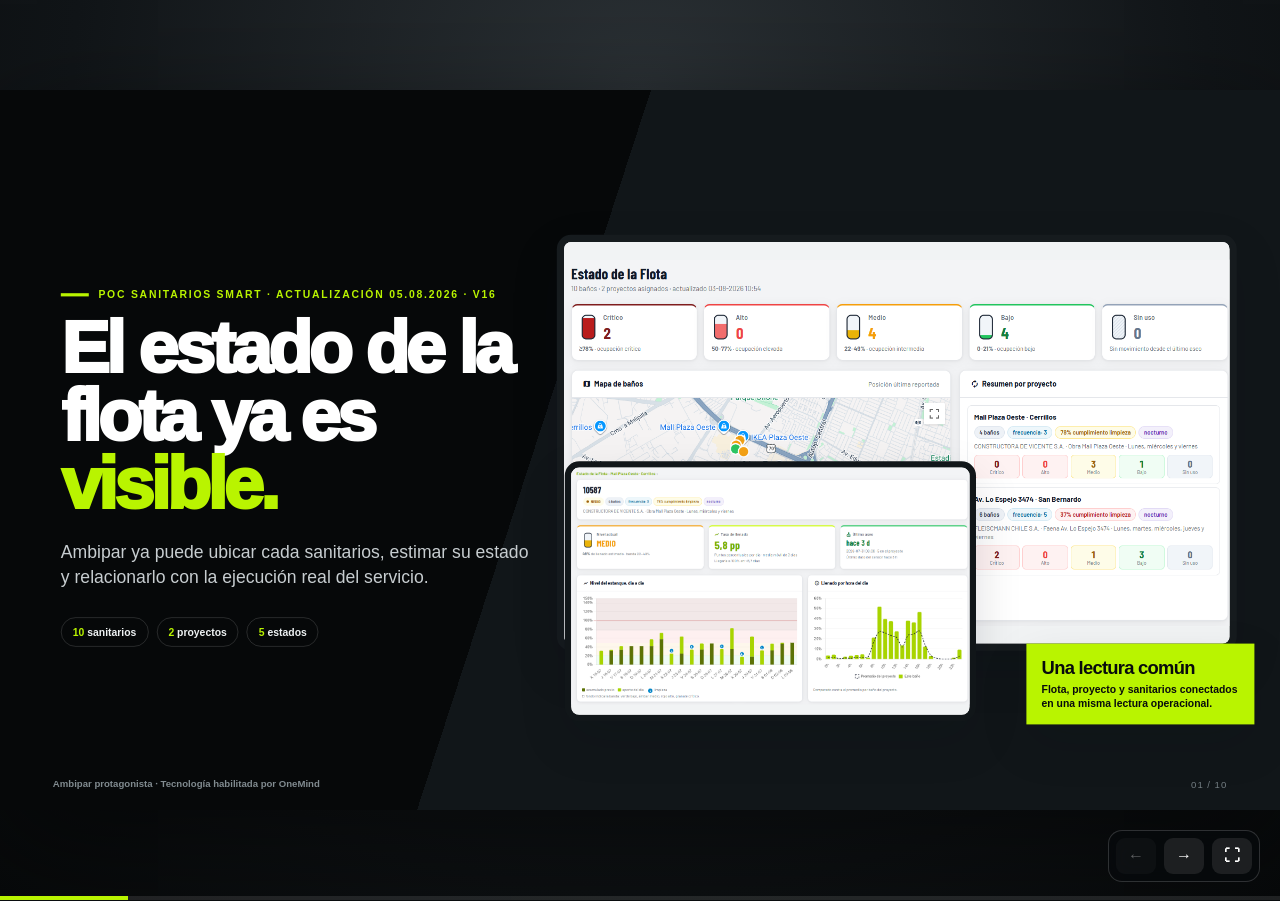
==== commit 029ce22b: "Update preview_resultados_POC.html" ====
--- a/preview_resultados_POC.html
+++ b/preview_resultados_POC.html
@@ -3,1989 +3,325 @@
 <head>
   <meta charset="utf-8">
   <meta name="viewport" content="width=device-width, initial-scale=1, viewport-fit=cover">
-  <meta name="color-scheme" content="light dark">
-  <meta name="theme-color" content="#050607">
-  <title>POC SmartNode Ambipar — Llenado estimado</title>
+  <meta name="theme-color" content="#0a0d0f">
+  <title>POC Sanitarios Smart — Ambipar</title>
   <style>
     :root {
-      --lime: #c8ff00;
-      --lime-2: #a9db00;
-      --ink: #07090b;
-      --ink-2: #15191d;
-      --paper: #f5f6f2;
-      --white: #ffffff;
-      --muted: #6c737a;
-      --line: #dfe2dc;
-      --red: #ec3f45;
-      --orange: #f2a000;
-      --green: #24b45a;
-      --blue: #2176ff;
-      --shadow: 0 24px 60px rgba(0, 0, 0, .12);
+      --ink:#080b0d;
+      --ink2:#171c20;
+      --paper:#f4f6f3;
+      --white:#fff;
+      --lime:#b9f400;
+      --lime2:#7ea900;
+      --muted:#657078;
+      --line:#dce1dc;
+      --soft:#e9ece8;
+      --critical:#9d2025;
+      --high:#ef4e55;
+      --medium:#f3a700;
+      --low:#18b965;
+      --blue:#3179ff;
+      --shadow:0 24px 60px rgba(11,17,20,.13);
+      --shadow2:0 12px 28px rgba(11,17,20,.09);
     }
-
-    * { box-sizing: border-box; }
-
-    html, body {
-      width: 100%;
-      height: 100%;
-      margin: 0;
-      overflow: hidden;
-      background: #0b0d0e;
-      color: var(--ink);
-      font-family: Inter, "Segoe UI", Arial, Helvetica, sans-serif;
-      -webkit-font-smoothing: antialiased;
-      text-rendering: geometricPrecision;
-    }
-
-    button { font: inherit; }
-
-    .viewport {
-      position: relative;
-      width: 100vw;
-      height: 100vh;
-      display: grid;
-      place-items: center;
-      background:
-        radial-gradient(circle at 50% 20%, #24292d 0, #101214 52%, #070809 100%);
-    }
-
-    .deck {
-      position: absolute;
-      left: 50%;
-      top: 50%;
-      width: 1600px;
-      height: 900px;
-      margin: -450px 0 0 -800px;
-      overflow: hidden;
-      background: var(--paper);
-      box-shadow: 0 30px 120px rgba(0,0,0,.45);
-      transform-origin: center center;
-    }
-
-    .slide {
-      position: absolute;
-      inset: 0;
-      display: grid;
-      opacity: 0;
-      visibility: hidden;
-      transform: translateX(44px);
-      transition: opacity .28s ease, transform .36s cubic-bezier(.22,.72,.2,1);
-      overflow: hidden;
-      background: var(--paper);
-    }
-
-    .slide.active {
-      opacity: 1;
-      visibility: visible;
-      transform: translateX(0);
-      z-index: 2;
-    }
-
-    .slide.leaving {
-      opacity: 0;
-      transform: translateX(-44px);
-      visibility: visible;
-      z-index: 1;
-    }
-
-    .slide.dark {
-      color: var(--white);
-      background: var(--ink);
-    }
-
-    .slide-head {
-      position: absolute;
-      top: 0;
-      left: 0;
-      right: 0;
-      z-index: 5;
-      height: 82px;
-      display: flex;
-      align-items: center;
-      justify-content: space-between;
-      padding: 0 72px;
-      border-bottom: 1px solid rgba(0,0,0,.12);
-      background: rgba(245,246,242,.94);
-      backdrop-filter: blur(12px);
-    }
-
-    .dark .slide-head {
-      background: rgba(7,9,11,.86);
-      border-color: rgba(255,255,255,.15);
-    }
-
-    .slide-head::after {
-      content: "";
-      position: absolute;
-      left: 0;
-      bottom: -1px;
-      width: 235px;
-      height: 4px;
-      background: var(--lime);
-    }
-
-    .head-brand {
-      display: flex;
-      align-items: center;
-      gap: 18px;
-      font-size: 18px;
-      font-weight: 800;
-      letter-spacing: -.02em;
-    }
-
-    .head-brand .ambipar {
-      font-size: 26px;
-      letter-spacing: -.07em;
-    }
-
-    .head-brand .smart {
-      padding: 6px 12px 7px;
-      border-radius: 999px;
-      color: var(--lime);
-      background: var(--ink);
-      font-size: 12px;
-      letter-spacing: .16em;
-    }
-
-    .dark .head-brand .smart {
-      color: var(--ink);
-      background: var(--lime);
-    }
-
-    .head-meta {
-      display: flex;
-      align-items: center;
-      gap: 14px;
-      color: var(--muted);
-      font-size: 13px;
-      font-weight: 700;
-      text-transform: uppercase;
-      letter-spacing: .15em;
-    }
-
-    .dark .head-meta { color: #aab0b4; }
-
-    .head-dot {
-      width: 7px;
-      height: 7px;
-      border-radius: 50%;
-      background: var(--lime);
-      box-shadow: 0 0 0 5px rgba(200,255,0,.10);
-    }
-
-    .slide-body {
-      position: relative;
-      z-index: 1;
-      width: 100%;
-      height: 100%;
-      padding: 120px 72px 74px;
-    }
-
-    .eyebrow {
-      display: flex;
-      align-items: center;
-      gap: 12px;
-      margin-bottom: 22px;
-      color: #657000;
-      font-size: 14px;
-      font-weight: 900;
-      text-transform: uppercase;
-      letter-spacing: .18em;
-    }
-
-    .eyebrow::before {
-      content: "";
-      width: 38px;
-      height: 4px;
-      background: var(--lime-2);
-    }
-
-    .dark .eyebrow { color: var(--lime); }
-
-    h1, h2, h3, p { margin: 0; }
-
-    h1, h2, .display {
-      font-family: "Arial Narrow", "Roboto Condensed", "Segoe UI", Arial, sans-serif;
-      font-stretch: condensed;
-      letter-spacing: -.055em;
-    }
-
-    h1 {
-      max-width: 980px;
-      font-size: 104px;
-      line-height: .94;
-      font-weight: 900;
-    }
-
-    h2 {
-      max-width: 1230px;
-      font-size: 62px;
-      line-height: 1.02;
-      font-weight: 900;
-    }
-
-    h3 {
-      font-size: 26px;
-      line-height: 1.12;
-      letter-spacing: -.035em;
-    }
-
-    .lead {
-      max-width: 920px;
-      color: #41484e;
-      font-size: 24px;
-      line-height: 1.42;
-      letter-spacing: -.015em;
-    }
-
-    .dark .lead { color: #c6cbce; }
-
-    .lime { color: var(--lime); }
-    .ink { color: var(--ink); }
-    .nowrap { white-space: nowrap; }
-
-    .footer-note {
-      position: absolute;
-      left: 72px;
-      bottom: 32px;
-      z-index: 6;
-      color: #8b9196;
-      font-size: 12px;
-      font-weight: 650;
-      letter-spacing: .02em;
-    }
-
-    .dark .footer-note { color: #80878c; }
-
-    .slide-number {
-      position: absolute;
-      right: 72px;
-      bottom: 30px;
-      z-index: 6;
-      color: #8b9196;
-      font-size: 13px;
-      font-variant-numeric: tabular-nums;
-      letter-spacing: .08em;
-    }
-
-    .dark .slide-number { color: #747b80; }
-
-    /* Slide 1 */
-    .hero {
-      grid-template-columns: 58% 42%;
-      grid-template-rows: minmax(0, 1fr);
-      background:
-        linear-gradient(128deg, transparent 0 53%, rgba(200,255,0,.04) 53% 55%, transparent 55%),
-        var(--ink);
-    }
-
-    .hero-copy {
-      position: relative;
-      z-index: 3;
-      min-height: 0;
-      padding: 126px 30px 68px 88px;
-      display: flex;
-      flex-direction: column;
-      justify-content: center;
-    }
-
-    .hero-copy h1 { font-size: 112px; }
-
-    .hero-copy .lead {
-      max-width: 700px;
-      margin-top: 34px;
-      font-size: 25px;
-    }
-
-    .hero-signals {
-      display: flex;
-      gap: 16px;
-      margin-top: 46px;
-    }
-
-    .hero-signal {
-      display: flex;
-      align-items: center;
-      gap: 10px;
-      padding: 12px 16px;
-      border: 1px solid rgba(255,255,255,.19);
-      border-radius: 999px;
-      color: #e9ecee;
-      font-size: 14px;
-      font-weight: 750;
-    }
-
-    .hero-signal b {
-      display: grid;
-      place-items: center;
-      width: 24px;
-      height: 24px;
-      border-radius: 50%;
-      color: var(--ink);
-      background: var(--lime);
-      font-size: 13px;
-    }
-
-    .hero-photo {
-      position: relative;
-      min-height: 0;
-      overflow: hidden;
-      background: #222;
-      clip-path: polygon(14% 0, 100% 0, 100% 100%, 0 100%);
-    }
-
-    .hero-photo img {
-      width: 100%;
-      height: 100%;
-      object-fit: cover;
-      object-position: 50% 50%;
-      filter: saturate(.78) contrast(1.05);
-    }
-
-    .hero-photo::after {
-      content: "";
-      position: absolute;
-      inset: 0;
-      background:
-        linear-gradient(90deg, rgba(7,9,11,.7), transparent 42%),
-        linear-gradient(0deg, rgba(7,9,11,.55), transparent 45%);
-    }
-
-    .hero-tag {
-      position: absolute;
-      right: 58px;
-      bottom: 62px;
-      z-index: 3;
-      width: 270px;
-      padding: 18px 20px;
-      color: var(--ink);
-      background: var(--lime);
-      font-size: 14px;
-      font-weight: 800;
-      line-height: 1.35;
-      box-shadow: var(--shadow);
-    }
-
-    .hero-tag strong {
-      display: block;
-      margin-bottom: 4px;
-      font-size: 22px;
-      letter-spacing: -.03em;
-    }
-
-    /* Slide 2 */
-    .verdict .slide-body {
-      display: grid;
-      grid-template-rows: auto 1fr;
-      gap: 44px;
-      padding-top: 128px;
-    }
-
-    .verdict-top {
-      display: grid;
-      grid-template-columns: 1fr auto;
-      align-items: end;
-      gap: 42px;
-    }
-
-    .pilot-stamp {
-      display: grid;
-      grid-template-columns: repeat(3, auto);
-      gap: 0;
-      border: 1px solid rgba(255,255,255,.18);
-    }
-
-    .pilot-stamp > div {
-      min-width: 122px;
-      padding: 18px 20px;
-      text-align: center;
-      border-left: 1px solid rgba(255,255,255,.18);
-    }
-
-    .pilot-stamp > div:first-child { border-left: 0; }
-
-    .pilot-stamp b {
-      display: block;
-      color: var(--lime);
-      font-size: 34px;
-      line-height: 1;
-    }
-
-    .pilot-stamp span {
-      display: block;
-      margin-top: 7px;
-      color: #abb1b5;
-      font-size: 11px;
-      font-weight: 800;
-      text-transform: uppercase;
-      letter-spacing: .11em;
-    }
-
-    .hypotheses {
-      display: grid;
-      grid-template-columns: repeat(3, 1fr);
-      border-top: 1px solid rgba(255,255,255,.20);
-      border-bottom: 1px solid rgba(255,255,255,.20);
-    }
-
-    .hypothesis {
-      position: relative;
-      padding: 36px 34px 32px;
-      border-left: 1px solid rgba(255,255,255,.20);
-    }
-
-    .hypothesis:first-child { border-left: 0; }
-
-    .h-id {
-      display: flex;
-      align-items: center;
-      justify-content: space-between;
-      margin-bottom: 26px;
-    }
-
-    .h-id strong {
-      color: var(--lime);
-      font-size: 54px;
-      line-height: 1;
-      letter-spacing: -.08em;
-    }
-
-    .validated {
-      padding: 8px 11px;
-      border: 1px solid var(--lime);
-      color: var(--lime);
-      font-size: 11px;
-      font-weight: 900;
-      letter-spacing: .14em;
-    }
-
-    .hypothesis p {
-      margin-top: 16px;
-      color: #b8bec2;
-      font-size: 17px;
-      line-height: 1.42;
-    }
-
-    .hypothesis .proof {
-      position: absolute;
-      left: 34px;
-      right: 34px;
-      bottom: 30px;
-      color: var(--white);
-      font-size: 14px;
-      font-weight: 750;
-    }
-
-    .proof::before {
-      content: "✓";
-      display: inline-grid;
-      place-items: center;
-      width: 24px;
-      height: 24px;
-      margin-right: 8px;
-      border-radius: 50%;
-      color: var(--ink);
-      background: var(--lime);
-    }
-
-    /* Slide 3 */
-    .trace-grid {
-      display: grid;
-      grid-template-columns: 70% 30%;
-      gap: 28px;
-      align-items: stretch;
-      height: 550px;
-      margin-top: 28px;
-    }
-
-    .map-frame {
-      position: relative;
-      overflow: hidden;
-      border: 1px solid var(--line);
-      background: #d6dbd0;
-      box-shadow: var(--shadow);
-    }
-
-    .map-frame img {
-      width: 100%;
-      height: 100%;
-      object-fit: contain;
-      background: #eef0f2;
-    }
-
-    .map-label {
-      position: absolute;
-      left: 22px;
-      bottom: 22px;
-      display: flex;
-      align-items: center;
-      gap: 10px;
-      padding: 12px 16px;
-      border-radius: 2px;
-      color: var(--white);
-      background: rgba(7,9,11,.86);
-      font-size: 14px;
-      font-weight: 780;
-      box-shadow: 0 12px 24px rgba(0,0,0,.22);
-    }
-
-    .map-label b { color: var(--lime); }
-
-    .trace-proof {
-      position: relative;
-      display: flex;
-      flex-direction: column;
-      justify-content: center;
-      padding: 42px 34px;
-      color: var(--white);
-      background: var(--ink);
-      overflow: hidden;
-    }
-
-    .trace-proof::after {
-      content: "";
-      position: absolute;
-      right: -90px;
-      bottom: -90px;
-      width: 260px;
-      height: 260px;
-      border: 42px solid rgba(200,255,0,.13);
-      transform: rotate(45deg);
-    }
-
-    .mega {
-      color: var(--lime);
-      font-family: "Arial Narrow", Arial, sans-serif;
-      font-size: 112px;
-      font-weight: 900;
-      line-height: .82;
-      letter-spacing: -.09em;
-    }
-
-    .mega-label {
-      margin-top: 20px;
-      font-size: 26px;
-      font-weight: 830;
-      line-height: 1.12;
-      letter-spacing: -.04em;
-    }
-
-    .trace-list {
-      display: grid;
-      gap: 15px;
-      margin-top: 32px;
-    }
-
-    .trace-list div {
-      display: grid;
-      grid-template-columns: 30px 1fr;
-      align-items: center;
-      color: #c9ced1;
-      font-size: 16px;
-    }
-
-    .trace-list b {
-      display: grid;
-      place-items: center;
-      width: 25px;
-      height: 25px;
-      border: 1px solid var(--lime);
-      border-radius: 50%;
-      color: var(--lime);
-      font-size: 12px;
-    }
-
-    /* Slide 4 */
-    .fill-layout {
-      display: grid;
-      grid-template-columns: 315px minmax(0, 1fr);
-      gap: 34px;
-      height: 500px;
-      margin-top: 24px;
-    }
-
-    .fill-thesis {
-      display: flex;
-      flex-direction: column;
-      justify-content: space-between;
-      padding: 27px 28px;
-      border-left: 8px solid var(--lime-2);
-      background: var(--white);
-    }
-
-    .fill-thesis p {
-      color: #4b5359;
-      font-size: 17px;
-      line-height: 1.43;
-    }
-
-    .fill-thesis strong {
-      display: block;
-      margin-bottom: 14px;
-      color: var(--ink);
-      font-size: 25px;
-      line-height: 1.08;
-      letter-spacing: -.045em;
-    }
-
-    .range-note {
-      padding-top: 18px;
-      border-top: 1px solid var(--line);
-      color: var(--muted);
-      font-size: 12.5px;
-      line-height: 1.45;
-    }
-
-    .chart {
-      position: relative;
-      border: 1px solid var(--line);
-      border-radius: 16px;
-      background: var(--white);
-      box-shadow: 0 18px 44px rgba(0,0,0,.08);
-      overflow: hidden;
-    }
-
-    .chart-title {
-      display: flex;
-      align-items: center;
-      justify-content: space-between;
-      height: 58px;
-      padding: 0 18px;
-      border-bottom: 1px solid #e3e7eb;
-    }
-
-    .chart-title strong {
-      display: flex;
-      align-items: center;
-      gap: 10px;
-      font-size: 17px;
-      letter-spacing: -.02em;
-    }
-
-    .chart-title strong::before {
-      content: "☷";
-      color: #25364c;
-      font-size: 17px;
-    }
-
-    .chart-title span {
-      padding: 7px 10px;
-      border-radius: 999px;
-      color: #66758a;
-      background: #f4f7fb;
-      font-size: 11px;
-      font-weight: 700;
-    }
-
-    .priority-head,
-    .priority-row {
-      display: grid;
-      grid-template-columns: 36px 116px 92px 205px minmax(205px, 1fr) 106px 152px;
-      align-items: center;
-      gap: 8px;
-      padding: 0 18px;
-    }
-
-    .priority-head {
-      height: 34px;
-      color: #69758a;
-      background: #f7f9fb;
-      font-size: 9px;
-      font-weight: 900;
-      text-transform: uppercase;
-      letter-spacing: .045em;
-    }
-
-    .priority-row {
-      min-height: 52px;
-      border-top: 1px solid #e8ebee;
-      font-size: 12px;
-    }
-
-    .priority-row.critical { background: #fff1f1; }
-    .priority-row.high { background: #fff5f2; }
-    .priority-row.medium { background: #fffbed; }
-    .priority-row.low { background: #ffffff; }
-
-    .rank {
-      color: #7d8795;
-      font-size: 12px;
-      font-variant-numeric: tabular-nums;
-    }
-
-    .level {
-      display: inline-flex;
-      align-items: center;
-      width: max-content;
-      gap: 7px;
-      color: #9b6400;
-      font-size: 10px;
-      font-weight: 900;
-      text-transform: uppercase;
-      letter-spacing: .04em;
-    }
-
-    .level::before {
-      content: "";
-      width: 8px;
-      height: 8px;
-      border-radius: 50%;
-      background: currentColor;
-    }
-
-    .critical .level {
-      padding: 8px 11px;
-      border-radius: 999px;
-      color: #fff;
-      background: #a52b31;
-    }
-
-    .critical .level::before { background: #fff; }
-    .high .level { color: #d22f34; }
-    .low .level {
-      padding: 7px 10px;
-      border-radius: 999px;
-      color: #10803c;
-      background: #eaf9f0;
-    }
-
-    .bath-tag b {
-      display: block;
-      color: #7fa900;
-      font-size: 13px;
-      font-weight: 900;
-      font-variant-numeric: tabular-nums;
-    }
-
-    .project-name {
-      overflow: hidden;
-      color: #79a100;
-      font-size: 11.5px;
-      font-weight: 800;
-      text-overflow: ellipsis;
-      white-space: nowrap;
-    }
-
-    .fill-meter {
-      display: grid;
-      grid-template-columns: 1fr 49px;
-      align-items: center;
-      gap: 10px;
-    }
-
-    .meter-track {
-      height: 5px;
-      border-radius: 999px;
-      background: #e4eaf1;
-      overflow: hidden;
-    }
-
-    .meter-fill {
-      width: calc(var(--v) * 1%);
-      height: 100%;
-      border-radius: inherit;
-      background: #3f86ff;
-      transform-origin: left center;
-      animation: grow .8s cubic-bezier(.2,.8,.2,1) both;
-    }
-
-    .meter-value {
-      text-align: right;
-      color: #182233;
-      font-size: 13px;
-      font-weight: 900;
-      font-variant-numeric: tabular-nums;
-    }
-
-    .critical .meter-value { color: #d5161e; }
-
-    .daily-fill b,
-    .cleaning-cell b {
-      display: block;
-      color: #1d2b3d;
-      font-size: 12px;
-      font-variant-numeric: tabular-nums;
-    }
-
-    .daily-fill small,
-    .cleaning-cell small {
-      display: block;
-      margin-top: 2px;
-      color: #798497;
-      font-size: 9.5px;
-    }
-
-    .clean-chip {
-      display: inline-block;
-      margin-top: 3px;
-      padding: 2px 6px;
-      border-radius: 999px;
-      color: #2161d4;
-      background: #eaf2ff;
-      font-size: 8.5px;
-      font-weight: 850;
-    }
-
-    /* Slide 5 */
-    .evidence-grid {
-      display: grid;
-      grid-template-columns: 1fr 1fr 360px;
-      gap: 20px;
-      height: 460px;
-      margin-top: 20px;
-    }
-
-    .photo-card {
-      position: relative;
-      overflow: hidden;
-      background: #121517;
-    }
-
-    .photo-card img {
-      width: 100%;
-      height: 100%;
-      object-fit: cover;
-    }
-
-    .photo-card.low img { object-position: 50% 44%; }
-    .photo-card.high img { object-position: 50% 44%; }
-
-    .photo-card::after {
-      content: "";
-      position: absolute;
-      inset: 50% 0 0;
-      background: linear-gradient(transparent, rgba(0,0,0,.84));
-    }
-
-    .photo-caption {
-      position: absolute;
-      left: 26px;
-      right: 26px;
-      bottom: 24px;
-      z-index: 2;
-      color: var(--white);
-    }
-
-    .photo-caption small {
-      color: var(--lime);
-      font-size: 12px;
-      font-weight: 900;
-      text-transform: uppercase;
-      letter-spacing: .15em;
-    }
-
-    .photo-caption strong {
-      display: block;
-      margin-top: 8px;
-      font-size: 30px;
-      letter-spacing: -.045em;
-    }
-
-    .photo-caption p {
-      margin-top: 6px;
-      color: #d0d4d6;
-      font-size: 14px;
-      line-height: 1.35;
-    }
-
-    .evidence-proof {
-      display: flex;
-      flex-direction: column;
-      justify-content: center;
-      padding: 38px 35px;
-      border-top: 9px solid var(--lime);
-      color: var(--white);
-      background: var(--ink);
-    }
-
-    .evidence-proof .fraction {
-      color: var(--lime);
-      font-family: "Arial Narrow", Arial, sans-serif;
-      font-size: 78px;
-      font-weight: 900;
-      line-height: .9;
-      letter-spacing: -.08em;
-    }
-
-    .evidence-proof h3 {
-      margin-top: 14px;
-      font-size: 22px;
-    }
-
-    .evidence-proof p {
-      margin-top: 14px;
-      color: #b8bec2;
-      font-size: 15px;
-      line-height: 1.45;
-    }
-
-    .evidence-volume {
-      display: grid;
-      gap: 5px;
-      margin-top: 15px;
-    }
-
-    .evidence-volume div {
-      display: grid;
-      grid-template-columns: 72px 1fr;
-      align-items: baseline;
-      gap: 10px;
-      padding: 6px 0;
-      border-bottom: 1px solid rgba(255,255,255,.13);
-      color: #d7dcde;
-      font-size: 13px;
-      line-height: 1.25;
-    }
-
-    .evidence-volume b {
-      color: var(--lime);
-      font-size: 21px;
-      letter-spacing: -.03em;
-    }
-
-    .evidence-proof .not-dependent {
-      margin-top: 14px;
-      padding-top: 13px;
-      border-top: 1px solid rgba(255,255,255,.18);
-      color: #e9edee;
-      font-size: 12px;
-      font-weight: 700;
-    }
-
-    /* Slide 6 */
-    .cleaning-layout {
-      display: grid;
-      grid-template-columns: 1fr 390px;
-      gap: 36px;
-      align-items: start;
-      height: 500px;
-      margin-top: 34px;
-    }
-
-    .cleaning-flow {
-      display: grid;
-      grid-template-columns: repeat(5, 1fr);
-      align-items: center;
-      gap: 14px;
-      padding: 54px 36px;
-      border: 1px solid var(--line);
-      background: var(--white);
-      box-shadow: 0 18px 44px rgba(0,0,0,.07);
-    }
-
-    .flow-node {
-      position: relative;
-      min-height: 180px;
-      display: flex;
-      flex-direction: column;
-      justify-content: space-between;
-      padding: 24px 18px;
-      border-top: 7px solid #c9cec7;
-      background: #f1f3ee;
-    }
-
-    .flow-node.active {
-      border-color: var(--lime-2);
-      color: var(--white);
-      background: var(--ink);
-    }
-
-    .flow-node b {
-      display: grid;
-      place-items: center;
-      width: 42px;
-      height: 42px;
-      border-radius: 50%;
-      color: var(--ink);
-      background: var(--lime);
-      font-size: 18px;
-    }
-
-    .flow-node span {
-      font-size: 17px;
-      font-weight: 830;
-      line-height: 1.18;
-      letter-spacing: -.025em;
-    }
-
-    .flow-arrow {
-      position: absolute;
-      top: 50%;
-      right: -22px;
-      z-index: 3;
-      color: #8f979c;
-      font-size: 24px;
-      transform: translateY(-50%);
-    }
-
-    .cleaning-stats {
-      display: grid;
-      grid-template-columns: 1fr 1fr;
-      gap: 1px;
-      background: var(--line);
-      border: 1px solid var(--line);
-    }
-
-    .cleaning-stat {
-      min-height: 195px;
-      padding: 30px 28px;
-      background: var(--ink);
-      color: var(--white);
-    }
-
-    .cleaning-stat.wide { grid-column: 1 / -1; min-height: 178px; }
-
-    .cleaning-stat b {
-      display: block;
-      color: var(--lime);
-      font-family: "Arial Narrow", Arial, sans-serif;
-      font-size: 72px;
-      line-height: .9;
-      letter-spacing: -.07em;
-    }
-
-    .cleaning-stat span {
-      display: block;
-      margin-top: 14px;
-      color: #c2c7ca;
-      font-size: 15px;
-      line-height: 1.35;
-    }
-
-    .cleaning-explain {
-      display: flex;
-      flex-direction: column;
-      justify-content: center;
-      min-height: 486px;
-      padding: 42px 34px;
-      border-top: 9px solid var(--lime);
-      color: var(--white);
-      background: var(--ink);
-    }
-
-    .cleaning-explain h3 {
-      margin-bottom: 24px;
-      font-size: 28px;
-      letter-spacing: -.035em;
-    }
-
-    .logic-point {
-      display: grid;
-      grid-template-columns: 34px 1fr;
-      gap: 13px;
-      padding: 18px 0;
-      border-top: 1px solid rgba(255,255,255,.16);
-    }
-
-    .logic-point b {
-      display: grid;
-      place-items: center;
-      width: 28px;
-      height: 28px;
-      border-radius: 50%;
-      color: var(--ink);
-      background: var(--lime);
-      font-size: 14px;
-    }
-
-    .logic-point strong {
-      display: block;
-      font-size: 17px;
-    }
-
-    .logic-point span {
-      display: block;
-      margin-top: 5px;
-      color: #bfc5c8;
-      font-size: 13px;
-      line-height: 1.35;
-    }
-
-    /* Slide 7 */
-    .architecture {
-      margin-top: 38px;
-    }
-
-    .arch-line {
-      position: relative;
-      display: grid;
-      grid-template-columns: repeat(6, 1fr);
-      gap: 12px;
-      align-items: stretch;
-    }
-
-    .arch-line::before {
-      content: "";
-      position: absolute;
-      left: 8%;
-      right: 8%;
-      top: 50px;
-      height: 4px;
-      background: var(--lime-2);
-    }
-
-    .arch-node {
-      position: relative;
-      z-index: 1;
-      min-height: 275px;
-      padding: 24px 18px 22px;
-      border: 1px solid var(--line);
-      background: var(--white);
-    }
-
-    .arch-icon {
-      display: grid;
-      place-items: center;
-      width: 58px;
-      height: 58px;
-      margin-bottom: 38px;
-      border: 4px solid var(--paper);
-      border-radius: 50%;
-      color: var(--ink);
-      background: var(--lime);
-      box-shadow: 0 0 0 2px var(--lime-2);
-      font-size: 24px;
-      font-weight: 900;
-    }
-
-    .arch-node h3 { font-size: 21px; }
-
-    .arch-node p {
-      margin-top: 13px;
-      color: #626a70;
-      font-size: 14px;
-      line-height: 1.38;
-    }
-
-    .arch-output {
-      display: grid;
-      grid-template-columns: 1fr auto;
-      align-items: center;
-      gap: 34px;
-      margin-top: 27px;
-      padding: 26px 32px;
-      color: var(--white);
-      background: var(--ink);
-    }
-
-    .arch-output strong {
-      font-size: 23px;
-      letter-spacing: -.03em;
-    }
-
-    .arch-output span {
-      color: #bfc5c8;
-      font-size: 15px;
-    }
-
-    .arch-output b {
-      padding: 14px 18px;
-      color: var(--ink);
-      background: var(--lime);
-      font-size: 14px;
-      letter-spacing: .03em;
-    }
-
-    /* Slide 8 */
-    .potential-layout {
-      display: grid;
-      grid-template-columns: 410px 1fr;
-      gap: 44px;
-      height: 490px;
-      margin-top: 22px;
-    }
-
-    .value-engine {
-      position: relative;
-      display: flex;
-      flex-direction: column;
-      justify-content: space-between;
-      padding: 32px 36px;
-      color: var(--white);
-      background: var(--ink);
-      overflow: hidden;
-    }
-
-    .value-engine::after {
-      content: "";
-      position: absolute;
-      left: -90px;
-      bottom: -100px;
-      width: 270px;
-      height: 270px;
-      border: 46px solid rgba(200,255,0,.11);
-      transform: rotate(45deg);
-    }
-
-    .value-engine h3 {
-      max-width: 310px;
-      font-size: 38px;
-    }
-
-    .value-list {
-      position: relative;
-      z-index: 2;
-      display: grid;
-      gap: 15px;
-    }
-
-    .value-list div {
-      display: flex;
-      align-items: center;
-      gap: 12px;
-      font-size: 17px;
-      font-weight: 760;
-    }
-
-    .value-list b {
-      display: grid;
-      place-items: center;
-      width: 30px;
-      height: 30px;
-      border-radius: 50%;
-      color: var(--ink);
-      background: var(--lime);
-      font-size: 13px;
-    }
-
-    .potential-table {
-      display: grid;
-      grid-template-rows: auto repeat(4, 1fr);
-      border-top: 1px solid var(--ink);
-      border-bottom: 1px solid var(--ink);
-    }
-
-    .potential-head,
-    .potential-row {
-      display: grid;
-      grid-template-columns: 1fr 44px 1.1fr 44px 1fr;
-      align-items: center;
-      gap: 12px;
-      border-bottom: 1px solid var(--line);
-    }
-
-    .potential-head {
-      min-height: 44px;
-      color: #70777c;
-      font-size: 11px;
-      font-weight: 900;
-      text-transform: uppercase;
-      letter-spacing: .13em;
-    }
-
-    .potential-row:last-child { border-bottom: 0; }
-
-    .potential-row > div { padding: 13px 6px; }
-
-    .potential-row strong {
-      display: block;
-      font-size: 17px;
-      line-height: 1.2;
-      letter-spacing: -.02em;
-    }
-
-    .potential-row small {
-      display: block;
-      margin-top: 5px;
-      color: #697176;
-      font-size: 12px;
-      line-height: 1.3;
-    }
-
-    .maturity {
-      display: inline-block;
-      margin-top: 8px;
-      padding: 5px 7px;
-      color: #536100;
-      background: #ebf8bc;
-      font-size: 9px;
-      font-weight: 900;
-      text-transform: uppercase;
-      letter-spacing: .11em;
-    }
-
-    .pot-arrow {
-      color: var(--lime-2);
-      font-size: 25px;
-      font-weight: 900;
-      text-align: center;
-    }
-
-    /* Slide 9 */
-    .next {
-      grid-template-columns: 61% 39%;
-      background: var(--ink);
-    }
-
-    .next-main {
-      position: relative;
-      z-index: 2;
-      display: flex;
-      flex-direction: column;
-      justify-content: center;
-      padding: 130px 60px 86px 88px;
-    }
-
-    .next-main h2 {
-      max-width: 820px;
-      font-size: 78px;
-    }
-
-    .next-main .lead {
-      max-width: 770px;
-      margin-top: 28px;
-      font-size: 23px;
-    }
-
-    .next-steps {
-      display: flex;
-      gap: 12px;
-      margin-top: 38px;
-    }
-
-    .next-step {
-      min-width: 175px;
-      padding: 16px 18px;
-      border: 1px solid rgba(255,255,255,.18);
-      color: #e4e8ea;
-      font-size: 14px;
-      font-weight: 760;
-    }
-
-    .next-step b {
-      display: block;
-      margin-bottom: 7px;
-      color: var(--lime);
-      font-size: 12px;
-      letter-spacing: .12em;
-    }
-
-    .next-panel {
-      position: relative;
-      display: flex;
-      flex-direction: column;
-      justify-content: center;
-      padding: 90px 58px 76px;
-      color: var(--ink);
-      background: var(--lime);
-      clip-path: polygon(15% 0,100% 0,100% 100%,0 100%);
-    }
-
-    .next-panel .approx {
-      font-family: "Arial Narrow", Arial, sans-serif;
-      font-size: 132px;
-      font-weight: 900;
-      line-height: .85;
-      letter-spacing: -.09em;
-    }
-
-    .next-panel h3 {
-      margin-top: 22px;
-      font-size: 34px;
-    }
-
-    .measure-list {
-      display: grid;
-      gap: 15px;
-      margin-top: 34px;
-    }
-
-    .measure-list div {
-      display: grid;
-      grid-template-columns: 25px 1fr;
-      gap: 10px;
-      font-size: 15px;
-      font-weight: 770;
-    }
-
-    .decision {
-      margin-top: 38px;
-      padding-top: 24px;
-      border-top: 2px solid rgba(7,9,11,.35);
-      font-size: 18px;
-      font-weight: 900;
-      line-height: 1.25;
-    }
-
-    /* Navigation */
-    .controls {
-      position: fixed;
-      left: 50%;
-      bottom: 18px;
-      z-index: 50;
-      display: flex;
-      align-items: center;
-      gap: 8px;
-      padding: 7px;
-      border: 1px solid rgba(255,255,255,.16);
-      border-radius: 999px;
-      background: rgba(8,10,11,.82);
-      box-shadow: 0 12px 32px rgba(0,0,0,.34);
-      backdrop-filter: blur(14px);
-      transform: translateX(-50%);
-    }
-
-    .controls button {
-      display: grid;
-      place-items: center;
-      width: 36px;
-      height: 36px;
-      border: 0;
-      border-radius: 50%;
-      color: #e7eaeb;
-      background: transparent;
-      cursor: pointer;
-      transition: background .18s ease, color .18s ease;
-    }
-
-    .controls button:hover,
-    .controls button:focus-visible {
-      outline: 0;
-      color: var(--ink);
-      background: var(--lime);
-    }
-
-    .controls button:disabled {
-      opacity: .35;
-      cursor: default;
-    }
-
-    .counter {
-      min-width: 56px;
-      color: #c8cdcf;
-      text-align: center;
-      font-size: 12px;
-      font-weight: 760;
-      font-variant-numeric: tabular-nums;
-    }
-
-    .progress {
-      position: fixed;
-      left: 0;
-      right: 0;
-      bottom: 0;
-      z-index: 55;
-      height: 4px;
-      background: rgba(255,255,255,.10);
-    }
-
-    .progress span {
-      display: block;
-      width: 0;
-      height: 100%;
-      background: var(--lime);
-      transition: width .25s ease;
-    }
-
-    .sr-only {
-      position: absolute;
-      width: 1px;
-      height: 1px;
-      padding: 0;
-      margin: -1px;
-      overflow: hidden;
-      clip: rect(0,0,0,0);
-      white-space: nowrap;
-      border: 0;
-    }
-
-    @keyframes grow {
-      from { transform: scaleX(0); }
-      to { transform: scaleX(1); }
-    }
-
-    @media (prefers-reduced-motion: reduce) {
-      *, *::before, *::after {
-        animation-duration: .01ms !important;
-        animation-iteration-count: 1 !important;
-        transition-duration: .01ms !important;
-        scroll-behavior: auto !important;
-      }
-    }
-
-    @media print {
-      @page { size: 13.333in 7.5in; margin: 0; }
-      html, body {
-        width: auto;
-        height: auto;
-        overflow: visible;
-        background: #fff;
-        print-color-adjust: exact;
-        -webkit-print-color-adjust: exact;
-      }
-      .viewport {
-        display: block;
-        width: auto;
-        height: auto;
-        background: #fff;
-      }
-      .deck {
-        width: auto;
-        height: auto;
-        overflow: visible;
-        box-shadow: none;
-        transform: none !important;
-      }
-      .slide,
-      .slide.active,
-      .slide.leaving {
-        position: relative;
-        display: grid;
-        width: 13.333in;
-        height: 7.5in;
-        opacity: 1;
-        visibility: visible;
-        transform: none;
-        page-break-after: always;
-        break-after: page;
-      }
-      .controls, .progress { display: none !important; }
-    }
+    *{box-sizing:border-box}
+    html,body{width:100%;height:100%;margin:0;overflow:hidden;background:#090c0e;color:var(--ink);font-family:Inter,"Segoe UI",Arial,sans-serif;-webkit-font-smoothing:antialiased}
+    button{font:inherit}
+    .viewport{position:relative;width:100vw;height:100vh;display:grid;place-items:center;background:radial-gradient(circle at 50% 10%,#2a3034 0,#111518 55%,#07090a 100%)}
+    .deck{position:absolute;left:50%;top:50%;width:1600px;height:900px;margin:-450px 0 0 -800px;overflow:hidden;background:var(--paper);box-shadow:0 40px 130px rgba(0,0,0,.48);transform-origin:center}
+    .slide{position:absolute;inset:0;opacity:0;visibility:hidden;transform:translateX(40px);transition:opacity .24s ease,transform .34s cubic-bezier(.2,.75,.25,1);overflow:hidden;background:var(--paper)}
+    .slide.active{opacity:1;visibility:visible;transform:none;z-index:2}
+    .slide.leaving{opacity:0;visibility:visible;transform:translateX(-40px);z-index:1}
+    .dark{color:var(--white);background:var(--ink)}
+    .slide-head{position:absolute;z-index:8;left:0;right:0;top:0;height:78px;padding:0 66px;display:flex;align-items:center;justify-content:space-between;background:rgba(244,246,243,.94);border-bottom:1px solid rgba(8,11,13,.11);backdrop-filter:blur(14px)}
+    .dark .slide-head{background:rgba(8,11,13,.88);border-color:rgba(255,255,255,.13)}
+    .brand{display:flex;align-items:center;gap:16px;font-weight:900;letter-spacing:-.045em}
+    .brand strong{font-size:27px}.brand span{padding:6px 11px 7px;border-radius:999px;background:var(--ink);color:var(--lime);font-size:11px;letter-spacing:.15em}
+    .dark .brand span{background:var(--lime);color:var(--ink)}
+    .chapter{display:flex;align-items:center;gap:10px;color:#6e787f;font-size:12px;font-weight:850;text-transform:uppercase;letter-spacing:.15em}
+    .dark .chapter{color:#9ba4a9}.chapter i{width:8px;height:8px;border-radius:50%;background:var(--lime);box-shadow:0 0 0 5px rgba(185,244,0,.12)}
+    .body{position:relative;width:100%;height:100%;padding:112px 66px 60px}
+    .eyebrow{display:flex;align-items:center;gap:12px;margin-bottom:18px;color:#687900;font-size:13px;font-weight:900;text-transform:uppercase;letter-spacing:.17em}.eyebrow:before{content:"";width:35px;height:4px;background:var(--lime2)}
+    .dark .eyebrow{color:var(--lime)}.dark .eyebrow:before{background:var(--lime)}
+    h1,h2,h3,p{margin:0}h1,h2{font-family:"Arial Narrow","Roboto Condensed","Segoe UI",Arial,sans-serif;font-stretch:condensed;letter-spacing:-.055em}
+    h1{font-size:104px;line-height:.93;font-weight:950}h2{font-size:59px;line-height:1.01;font-weight:950}h3{font-size:24px;line-height:1.15;letter-spacing:-.035em}
+    .lead{color:#4c565d;font-size:22px;line-height:1.42}.dark .lead{color:#c7cdd0}.lime{color:var(--lime)}
+    .footer{position:absolute;z-index:8;left:66px;bottom:26px;color:#869096;font-size:12px;font-weight:650}.dark .footer{color:#818b90}
+    .number{position:absolute;z-index:8;right:66px;bottom:25px;color:#869096;font-size:12px;letter-spacing:.1em}.dark .number{color:#737d82}
+    .glass{border:1px solid rgba(255,255,255,.16);background:rgba(255,255,255,.055);box-shadow:0 24px 80px rgba(0,0,0,.25)}
+    .ui-frame{overflow:hidden;border:1px solid #cdd4d0;border-radius:18px;background:white;box-shadow:var(--shadow)}
+    .ui-frame img{display:block;width:100%;height:100%;object-fit:contain;background:#f1f3f4}
+    .kicker{display:inline-flex;align-items:center;gap:8px;padding:9px 13px;border-radius:999px;background:rgba(185,244,0,.12);color:var(--lime);font-size:12px;font-weight:850;letter-spacing:.07em;text-transform:uppercase}
+    .kicker:before{content:"";width:8px;height:8px;border-radius:50%;background:var(--lime)}
+
+    /* 01 */
+    .cover{background:linear-gradient(108deg,#060809 0 43%,#111619 43%)}
+    .cover .body{display:grid;grid-template-columns:40% 60%;padding:96px 48px 52px 76px;gap:34px;align-items:center}
+    .cover-copy{position:relative;z-index:4}.cover h1{font-size:91px;max-width:610px}.cover .lead{max-width:585px;margin-top:27px;font-size:22px}
+    .cover-meta{display:flex;gap:10px;margin-top:34px;flex-wrap:wrap}.cover-meta span{padding:10px 14px;border:1px solid rgba(255,255,255,.17);border-radius:999px;color:#eef2f3;font-size:13px;font-weight:750}.cover-meta b{color:var(--lime)}
+    .cover-product{position:relative;height:690px}.cover-shot-a{position:absolute;right:0;top:38px;width:96%;height:520px;border:9px solid #161b1e}.cover-shot-a img{object-fit:contain}.cover-shot-b{position:absolute;z-index:2;left:-34px;bottom:12px;width:58%;height:325px;border:8px solid #111619}.cover-shot-b img{object-fit:contain;object-position:center top}
+    .cover-badge{position:absolute;z-index:3;right:18px;bottom:24px;width:285px;padding:17px 19px;background:var(--lime);color:var(--ink);box-shadow:var(--shadow)}.cover-badge strong{display:block;font-size:23px;letter-spacing:-.04em}.cover-badge span{display:block;margin-top:5px;font-size:13px;font-weight:750;line-height:1.35}
+
+    /* 02 */
+    .verdict .body{padding-top:126px}.verdict-top{display:grid;grid-template-columns:1fr auto;gap:40px;align-items:end}.verdict h2{max-width:950px}
+    .scope{display:grid;grid-template-columns:repeat(3,112px);border:1px solid rgba(255,255,255,.18)}.scope div{padding:17px;text-align:center;border-left:1px solid rgba(255,255,255,.18)}.scope div:first-child{border-left:0}.scope b{display:block;color:var(--lime);font-size:34px;line-height:1}.scope span{display:block;margin-top:7px;color:#aab3b7;font-size:10px;font-weight:850;text-transform:uppercase;letter-spacing:.1em}
+    .hyp-grid{display:grid;grid-template-columns:repeat(3,1fr);margin-top:52px;border-top:1px solid rgba(255,255,255,.18);border-bottom:1px solid rgba(255,255,255,.18)}.hyp{min-height:370px;padding:30px 30px 28px;border-left:1px solid rgba(255,255,255,.18)}.hyp:first-child{border-left:0}.hyp-head{display:flex;align-items:center;justify-content:space-between;margin-bottom:24px}.hyp-head b{color:var(--lime);font-size:48px;letter-spacing:-.08em}.ok{padding:7px 9px;border:1px solid var(--lime);color:var(--lime);font-size:10px;font-weight:900;letter-spacing:.13em}.hyp p{margin-top:15px;color:#b8c0c4;font-size:16px;line-height:1.42}.proof{margin-top:36px;padding-top:18px;border-top:1px solid rgba(255,255,255,.12);color:white;font-size:14px;font-weight:800}.proof:before{content:"✓";display:inline-grid;place-items:center;width:23px;height:23px;margin-right:8px;border-radius:50%;background:var(--lime);color:var(--ink)}
+
+    /* 03 */
+    .model .body{padding-top:104px}.model h2{max-width:1290px;font-size:52px}.logic-rail{display:grid;grid-template-columns:1fr 44px 1fr 44px 1fr;align-items:center;margin-top:22px;padding:14px 19px;background:var(--ink);color:white}.logic-step small{display:block;color:var(--lime);font-size:9px;font-weight:900;text-transform:uppercase;letter-spacing:.12em}.logic-step b{display:block;margin-top:5px;font-size:18px}.logic-step p{margin-top:3px;color:#bfc7ca;font-size:11px;line-height:1.3}.logic-arrow{color:var(--lime);font-size:27px;text-align:center}.level-grid{display:grid;grid-template-columns:repeat(5,1fr);gap:10px;margin-top:17px}.level-card{display:grid;grid-template-columns:60px 1fr;gap:14px;align-items:center;padding:15px 16px;background:white;border:1px solid var(--line);border-top:5px solid var(--level-color);box-shadow:var(--shadow2)}.level-tank{position:relative;width:45px;height:82px;margin:auto;border:3px solid #25313a;border-radius:12px 12px 7px 7px;overflow:hidden;background:#eef2f4}.level-tank i{position:absolute;left:0;right:0;bottom:0;height:var(--fill);background:var(--level-color)}.level-card small{display:block;color:#768188;font-size:9px;font-weight:900;text-transform:uppercase;letter-spacing:.1em}.level-card h3{margin-top:3px;font-size:25px}.level-card p{margin-top:5px;color:#5f6b72;font-size:11px;line-height:1.3}.level-card.low{--level-color:var(--low);--fill:16%}.level-card.medium{--level-color:var(--medium);--fill:38%}.level-card.high{--level-color:var(--high);--fill:66%}.level-card.critical{--level-color:var(--critical);--fill:88%}.level-card.nouse{--level-color:#95a4b6;--fill:0%}.level-card.nouse .level-tank{background:repeating-linear-gradient(135deg,#eef2f5 0 7px,#d9e0e6 7px 10px)}.level-card.nouse .level-tank i{display:none}.use-state{display:grid;grid-template-columns:170px 1fr auto;gap:17px;align-items:center;margin-top:13px;padding:13px 17px;background:#e7eaec;border:1px solid #cbd1d4;border-left:6px solid #6f7a80}.use-state strong{display:flex;align-items:center;gap:10px;font-size:22px;letter-spacing:-.035em}.use-state strong:before{content:"";width:18px;height:18px;border-radius:50%;background:#6f7a80;box-shadow:0 0 0 5px rgba(111,122,128,.14)}.use-state p{color:#4f5b62;font-size:12px;line-height:1.35}.use-state span{padding:8px 10px;border:1px solid #aeb7bb;background:white;color:#4b575d;font-size:10px;font-weight:900;text-transform:uppercase;letter-spacing:.09em}.model-note{display:flex;justify-content:space-between;gap:20px;margin-top:10px;padding:10px 14px;background:#e9eee5;border-left:4px solid var(--lime2);color:#4f5c63;font-size:11px;line-height:1.35}.model-note b{color:var(--ink)}
+
+    /* 04 */
+    .fleet-slide .body{padding-top:104px}.fleet-slide h2{font-size:52px}.fleet-layout{display:grid;grid-template-columns:320px 1fr;gap:22px;margin-top:22px;height:602px}.fleet-side{display:flex;flex-direction:column;gap:12px}.project-freq{display:grid;grid-template-columns:1fr;gap:9px}.freq{padding:13px 15px;border:1px solid var(--line);background:white;box-shadow:var(--shadow2)}.freq b{display:block;color:#707b81;font-size:10px;text-transform:uppercase;letter-spacing:.08em}.freq strong{display:block;margin-top:5px;font-size:21px;color:#668100}.fleet-counts{display:grid;grid-template-columns:1fr 1fr;gap:9px}.count{display:flex;align-items:center;gap:10px;padding:10px 11px;border:1px solid var(--line);background:white}.mini-tank{position:relative;width:24px;height:44px;border:2px solid #26333c;border-radius:7px 7px 5px 5px;overflow:hidden;background:#eef2f4}.mini-tank i{position:absolute;left:0;right:0;bottom:0;height:var(--level);background:var(--color)}.count.nouse{grid-column:1/-1}.count.nouse .mini-tank{background:repeating-linear-gradient(135deg,#eef2f5 0 7px,#d9e0e6 7px 10px)}.count.nouse .mini-tank i{display:none}.count b{display:block;font-size:20px;line-height:1}.count span{display:block;margin-top:3px;color:#69747a;font-size:11px;font-weight:800}.legend-note{padding:14px 15px;background:#e9eee5;border-left:4px solid var(--lime2);color:#4d595f;font-size:12px;line-height:1.4}.legend-note b{color:var(--ink)}.fleet-shot{height:535px}.fleet-shot img{object-fit:contain}
+
+    /* 05 */
+    .evidence .body{padding-top:101px}.evidence h2{max-width:1240px;font-size:50px}.stop-layout{display:grid;grid-template-columns:minmax(0,1fr) 330px;gap:20px;margin-top:20px;height:590px}.stop-shot{position:relative;height:100%;overflow:hidden;border:1px solid #cdd4d0;background:white;box-shadow:var(--shadow2)}.stop-shot img{display:block;width:100%;height:100%;object-fit:contain}.stop-marker{position:absolute;left:74%;top:72px;padding:9px 12px;background:var(--critical);color:white;font-size:11px;font-weight:900;box-shadow:0 8px 24px rgba(157,32,37,.32)}.stop-marker:after{content:"";position:absolute;left:48%;bottom:-15px;border:8px solid transparent;border-top-color:var(--critical)}.stop-side{display:flex;flex-direction:column;gap:11px}.stop-step{position:relative;padding:15px 16px 14px 52px;background:white;border:1px solid var(--line);box-shadow:var(--shadow2)}.stop-step i{position:absolute;left:14px;top:14px;display:grid;place-items:center;width:27px;height:27px;border-radius:50%;background:var(--ink);color:var(--lime);font-size:12px;font-style:normal;font-weight:900}.stop-step small{display:block;color:#758087;font-size:9px;font-weight:900;text-transform:uppercase;letter-spacing:.09em}.stop-step b{display:block;margin-top:4px;font-size:18px;letter-spacing:-.025em}.stop-step p{margin-top:5px;color:#647077;font-size:11.5px;line-height:1.34}.stop-step.critical{border-left:5px solid var(--critical)}.stop-step.zero{border-left:5px solid #6f7a80}.stop-conclusion{margin-top:auto;margin-bottom:58px;padding:16px 17px;background:var(--ink);color:#d8dee0;font-size:12px;line-height:1.42}.stop-conclusion b{display:block;margin-bottom:6px;color:var(--lime);font-size:16px}.stop-caution{margin-top:8px;color:#aeb7bb;font-size:10px}
+
+    /* 06 */
+    .bath-slide .body{padding-top:99px}.bath-slide h2{font-size:48px;max-width:1240px}.chart-grid{display:grid;grid-template-columns:58% 42%;gap:16px;margin-top:18px;height:470px}.chart-card{position:relative;overflow:hidden;margin:0;border:1px solid var(--line);background:white;box-shadow:var(--shadow2)}.chart-card img{display:block;width:100%;height:100%;object-fit:contain}.peak-flag{position:absolute;top:89px;left:40%;padding:9px 12px;background:var(--blue);color:white;font-size:11px;font-weight:900;box-shadow:0 8px 22px rgba(49,121,255,.25)}.peak-flag:after{content:"";position:absolute;left:50%;bottom:-14px;border:7px solid transparent;border-top-color:var(--blue)}.hour-strip{display:grid;grid-template-columns:1.1fr 1fr 1fr 1.15fr;gap:9px;margin-top:12px}.hour-stat{padding:11px 13px;background:white;border:1px solid var(--line)}.hour-stat small{display:block;color:#788288;font-size:9px;font-weight:900;text-transform:uppercase;letter-spacing:.09em}.hour-stat b{display:block;margin-top:4px;font-size:17px;letter-spacing:-.025em}.hour-stat p{margin-top:4px;color:#657078;font-size:10.5px;line-height:1.3}.hour-stat.primary{border-top:4px solid var(--blue)}.hour-stat.window{border-top:4px solid var(--lime2)}.hour-stat.night{border-top:4px solid #6f7a80}.hour-stat.clean{border-top:4px solid var(--low)}
+
+    /* 06 · comparación dentro de un mismo proyecto */
+    .replaced-within>.slide-head,.replaced-within>.body,.replaced-within>.footer,.replaced-within>.number{display:none}
+    .within-overlay{position:absolute;inset:0;z-index:20;background:var(--paper)}
+    .within-overlay .body{padding-top:108px}
+    .within-overlay h2{max-width:1260px;font-size:54px}
+    .within-layout{display:grid;grid-template-columns:minmax(0,1fr) 355px;gap:24px;margin-top:28px;height:500px}
+    .within-chart{padding:25px 28px 22px;background:white;border:1px solid var(--line);box-shadow:var(--shadow2)}
+    .within-chart-head{display:flex;align-items:flex-end;justify-content:space-between;gap:24px;padding-bottom:18px;border-bottom:1px solid var(--line)}
+    .within-chart-head strong{font-size:21px;letter-spacing:-.03em}.within-chart-head span{color:#758087;font-size:11px;font-weight:800;text-transform:uppercase;letter-spacing:.08em}
+    .within-bars{display:flex;flex-direction:column;gap:23px;margin-top:29px}
+    .within-row{display:grid;grid-template-columns:120px minmax(0,1fr) 92px;gap:17px;align-items:center}
+    .within-tag small{display:block;color:#768188;font-size:9px;font-weight:900;text-transform:uppercase;letter-spacing:.1em}.within-tag b{display:block;margin-top:4px;font-size:22px}
+    .within-track{height:47px;background:#edf0ec;overflow:hidden}.within-fill{display:flex;align-items:center;justify-content:flex-end;width:var(--w);min-width:34px;height:100%;padding-right:13px;background:linear-gradient(90deg,#98c800,var(--lime));color:var(--ink);font-size:12px;font-weight:900}
+    .within-value{text-align:right}.within-value b{display:block;font-size:27px;letter-spacing:-.04em}.within-value span{display:block;margin-top:3px;color:#737e84;font-size:9px;font-weight:850;text-transform:uppercase;letter-spacing:.07em}
+    .within-axis{display:flex;justify-content:space-between;margin:19px 109px 0 137px;color:#9aa2a6;font-size:9px}
+    .within-side{display:flex;flex-direction:column;padding:27px 25px;background:var(--ink);color:white;box-shadow:var(--shadow)}
+    .within-side .ratio{color:var(--lime);font-family:"Arial Narrow",Arial,sans-serif;font-size:92px;font-weight:950;line-height:.84;letter-spacing:-.08em}.within-side h3{margin-top:15px;font-size:25px}.within-side>p{margin-top:11px;color:#bdc5c9;font-size:14px;line-height:1.4}
+    .within-logic{margin-top:24px;border-top:1px solid rgba(255,255,255,.16)}.within-logic div{display:grid;grid-template-columns:22px 1fr;gap:10px;padding:13px 0;border-bottom:1px solid rgba(255,255,255,.12);color:#e7ebed;font-size:13px;font-weight:750}.within-logic i{display:grid;place-items:center;width:19px;height:19px;border-radius:50%;background:var(--lime);color:var(--ink);font-size:10px;font-style:normal;font-weight:950}
+    .within-conclusion{margin-top:auto;padding-top:18px;color:white;font-size:17px;line-height:1.35}.within-conclusion b{color:var(--lime)}
+
+    /* 07 */
+    .project-slide .body{padding-top:104px}.project-slide h2{font-size:52px;max-width:1040px}.project-layout{display:grid;grid-template-columns:1fr 400px;gap:26px;margin-top:23px;height:550px}.project-shot{height:100%}.project-shot img{object-fit:contain}.questions{display:flex;flex-direction:column;gap:11px}.question{padding:16px 17px;border:1px solid var(--line);background:white;box-shadow:var(--shadow2)}.question b{display:flex;align-items:center;gap:10px;color:#6d7d00;font-size:11px;text-transform:uppercase;letter-spacing:.1em}.question b:before{content:"";width:9px;height:9px;border-radius:50%;background:var(--lime2)}.question h3{margin-top:8px;font-size:21px}.question p{margin-top:7px;color:#667178;font-size:12px;line-height:1.35}.question.alert{border-left:4px solid var(--high)}.question.warn{border-left:4px solid var(--medium)}.question.ok{border-left:4px solid var(--low)}
+
+    /* 08 */
+    .impact .body{padding-top:102px}.impact h2{max-width:1270px;font-size:50px}.impact-layout{display:grid;grid-template-columns:1fr 1fr;gap:20px;margin-top:27px}.project-card{position:relative;overflow:hidden;padding:24px 26px 22px;border:1px solid var(--line);background:white;box-shadow:var(--shadow2)}.project-card:before{content:"";position:absolute;left:0;top:0;bottom:0;width:6px;background:var(--accent)}.project-card.mall{--accent:var(--medium)}.project-card.san{--accent:var(--critical)}.project-card-head{display:flex;justify-content:space-between;gap:20px}.project-card h3{font-size:30px}.freq-pill{padding:8px 12px;border-radius:999px;background:#eef2e7;color:#607300;font-size:12px;font-weight:850}.project-metrics{display:grid;grid-template-columns:repeat(3,1fr);gap:10px;margin-top:20px}.metric{padding:13px 14px;background:#f1f3ef}.metric small{display:block;color:#788288;font-size:9px;text-transform:uppercase;font-weight:850;letter-spacing:.08em}.metric b{display:block;margin-top:5px;font-size:28px}.project-card p{margin-top:15px;color:#5d686f;font-size:14px;line-height:1.4}.h3-conclusion{display:grid;grid-template-columns:220px 1fr;gap:20px;align-items:center;margin-top:20px;padding:18px 22px;background:var(--ink);color:white}.h3-conclusion b{color:var(--lime);font-size:13px;text-transform:uppercase;letter-spacing:.1em}.h3-conclusion p{font-size:17px;line-height:1.35}.value-slide{background:var(--ink);color:white}.value-slide .body{padding-top:110px}.value-slide h2{max-width:1180px;font-size:56px}.value-intro{max-width:1050px;margin-top:16px;color:#bec6ca;font-size:19px;line-height:1.42}.value-line{display:grid;grid-template-columns:repeat(4,1fr);gap:13px;margin-top:36px}.value{display:flex;min-height:300px;padding:25px 22px;border:1px solid rgba(255,255,255,.16);background:rgba(255,255,255,.055);color:white;flex-direction:column}.value small{color:var(--lime);font-size:10px;font-weight:900;text-transform:uppercase;letter-spacing:.11em}.value h3{margin-top:18px;font-size:27px}.value p{margin-top:14px;color:#bac2c6;font-size:14px;line-height:1.45}.value-impact{margin-top:auto;padding-top:16px;border-top:1px solid rgba(255,255,255,.13);color:white;font-size:13px;font-weight:800}.value-impact:before{content:"→";margin-right:8px;color:var(--lime)}
+
+
+    /* Evidencia fotográfica recuperada de la v10 */
+    .photo-evidence .body{padding-top:102px}.photo-evidence h2{max-width:1320px;font-size:50px}.evidence-grid{display:grid;grid-template-columns:repeat(4,1fr) 330px;gap:14px;margin-top:22px;height:405px}.photo{position:relative;overflow:hidden;border-radius:14px;background:#15191b;box-shadow:var(--shadow2)}.photo img{width:100%;height:100%;object-fit:cover;filter:blur(1.6px) saturate(.82);transform:scale(1.02)}.photo:after{content:"";position:absolute;inset:48% 0 0;background:linear-gradient(transparent,rgba(0,0,0,.82))}.photo figcaption{position:absolute;z-index:2;left:16px;right:16px;bottom:15px;color:white}.photo figcaption small{display:block;color:#cbd1d3;font-size:10px;font-weight:800;text-transform:uppercase;letter-spacing:.1em}.photo figcaption strong{display:block;margin-top:5px;font-size:24px}.photo.low{border-bottom:5px solid var(--low)}.photo.medium{border-bottom:5px solid var(--medium)}.photo.high{border-bottom:5px solid var(--high)}.photo.critical{border-bottom:5px solid var(--critical)}
+    .evidence-proof{padding:22px 23px;background:var(--ink);color:white;border-radius:14px}.evidence-proof .big{color:var(--lime);font-family:"Arial Narrow",Arial,sans-serif;font-size:60px;font-weight:950;line-height:.9;letter-spacing:-.06em}.evidence-proof h3{margin-top:12px}.evidence-proof p{margin-top:10px;color:#b8c1c5;font-size:14px;line-height:1.4}.evidence-stat{margin-top:15px;padding-top:12px;border-top:1px solid rgba(255,255,255,.15)}.evidence-stat div{display:flex;justify-content:space-between;padding:7px 0;color:#c4cbce;font-size:12px}.evidence-stat b{color:white;font-size:14px}.anticipation-grid{display:grid;grid-template-columns:1fr 1fr;gap:12px;margin-top:14px}.timeline{display:grid;grid-template-columns:auto auto 1fr auto;align-items:center;gap:11px;min-height:58px;padding:11px 14px;border:1px solid var(--line);background:white;box-shadow:var(--shadow2);font-size:11px}.timeline strong{color:var(--critical);white-space:nowrap}.timeline i{height:2px;background:linear-gradient(90deg,var(--critical),var(--lime2));position:relative}.timeline i:after{content:"";position:absolute;right:0;top:-4px;border-left:7px solid var(--lime2);border-top:5px solid transparent;border-bottom:5px solid transparent}.timeline span{color:#5c686f;font-weight:750}.timeline.latest strong{color:#657600}
+
+    /* 09 */
+    .close{background:#070a0b}.close-image{position:absolute;inset:0}.close-image img{width:100%;height:100%;object-fit:cover;filter:saturate(.9) contrast(1.04)}.close-image:after{content:"";position:absolute;inset:0;background:linear-gradient(90deg,rgba(6,9,10,.97) 0,rgba(6,9,10,.88) 39%,rgba(6,9,10,.22) 72%),linear-gradient(0deg,rgba(6,9,10,.55),transparent 48%)}.close-copy{position:absolute;z-index:2;left:74px;top:92px;width:680px}.close-copy h2{font-size:65px}.close-copy .lead{margin-top:22px;font-size:20px;max-width:640px}.close-next{margin-top:29px;padding:17px 20px;border-left:5px solid var(--lime);background:rgba(255,255,255,.09);color:#f2f5f6;font-size:15px;font-weight:750;line-height:1.42}.close-next b{color:var(--lime)}.close-metrics{display:grid;grid-template-columns:1fr 1fr;gap:8px;margin-top:18px}.close-metrics span{padding:10px 12px;border:1px solid rgba(255,255,255,.15);background:rgba(0,0,0,.18);color:#d9dfe1;font-size:11px;font-weight:800}.close-metrics span:before{content:"";display:inline-block;width:7px;height:7px;margin-right:8px;border-radius:50%;background:var(--lime)}
+
+    nav.controls{position:fixed;z-index:30;right:20px;bottom:18px;display:flex;gap:8px;padding:7px;border:1px solid rgba(255,255,255,.16);border-radius:14px;background:rgba(8,11,13,.72);backdrop-filter:blur(12px)}nav.controls button{width:40px;height:36px;border:0;border-radius:9px;background:rgba(255,255,255,.09);color:white;cursor:pointer;font-weight:900}nav.controls button:hover{background:var(--lime);color:var(--ink)}nav.controls button:disabled{opacity:.35;cursor:default}.progress{position:fixed;z-index:31;left:0;bottom:0;width:100%;height:4px;background:rgba(255,255,255,.1)}.progress span{display:block;height:100%;width:10%;background:var(--lime);transition:width .25s ease}.sr-only{position:absolute;width:1px;height:1px;overflow:hidden;clip:rect(0,0,0,0)}
+    @media print{html,body{overflow:visible;background:white}.viewport{display:block;width:auto;height:auto;background:white}.deck{position:static;width:1600px;height:auto;margin:0;box-shadow:none;transform:none!important}.slide{position:relative;display:block;width:1600px;height:900px;opacity:1;visibility:visible;transform:none;page-break-after:always}.controls,.progress{display:none!important}}
   </style>
 </head>
 <body>
   <div class="viewport" id="viewport">
-    <main class="deck" id="deck" aria-label="Presentación POC SmartNode Ambipar">
-
-      <section class="slide dark hero active" data-title="De baños invisibles a activos conectados" aria-hidden="false">
-        <div class="hero-copy">
-          <div class="eyebrow">Validación POC SmartNode</div>
-          <h1>De baños invisibles a <span class="lime">activos conectados.</span></h1>
-          <p class="lead">Ambipar ahora puede localizar cada baño, estimar el porcentaje de llenado de su estanque y relacionarlo con la ejecución real del servicio.</p>
-          <div class="hero-signals">
-            <div class="hero-signal"><b>⌖</b> Ubicación</div>
-            <div class="hero-signal"><b>%</b> Llenado estimado</div>
-            <div class="hero-signal"><b>✓</b> Servicio</div>
-          </div>
-        </div>
-        <div class="hero-photo">
-          <img src="[data-uri]" alt="Instalación real del SmartNode en la puerta de un baño químico">
-          <div class="hero-tag"><strong>10 baños reales</strong>SmartNode instalado y operando en dos faenas de Ambipar.</div>
-        </div>
-        <div class="footer-note">Ambipar protagonista · Tecnología habilitada por OneMind</div>
-        <div class="slide-number">01 / 09</div>
+    <main class="deck" id="deck" aria-label="Presentación POC Sanitarios Smart Ambipar">
+
+      <section class="slide dark cover active" data-title="El estado de la flota ya es visible" aria-hidden="false">
+        <div class="body">
+          <div class="cover-copy">
+            <div class="eyebrow">POC Sanitarios Smart · actualización 05.08.2026 · v16</div>
+            <h1>El estado de la flota ya es <span class="lime">visible.</span></h1>
+            <p class="lead">Ambipar ya puede ubicar cada sanitarios, estimar su estado y relacionarlo con la ejecución real del servicio.</p>
+            <div class="cover-meta"><span><b>10</b> sanitarios</span><span><b>2</b> proyectos</span><span><b>5</b> estados</span></div>
+          </div>
+          <div class="cover-product" aria-label="Vistas actuales del producto">
+            <figure class="ui-frame cover-shot-a"><img src="[data-uri]